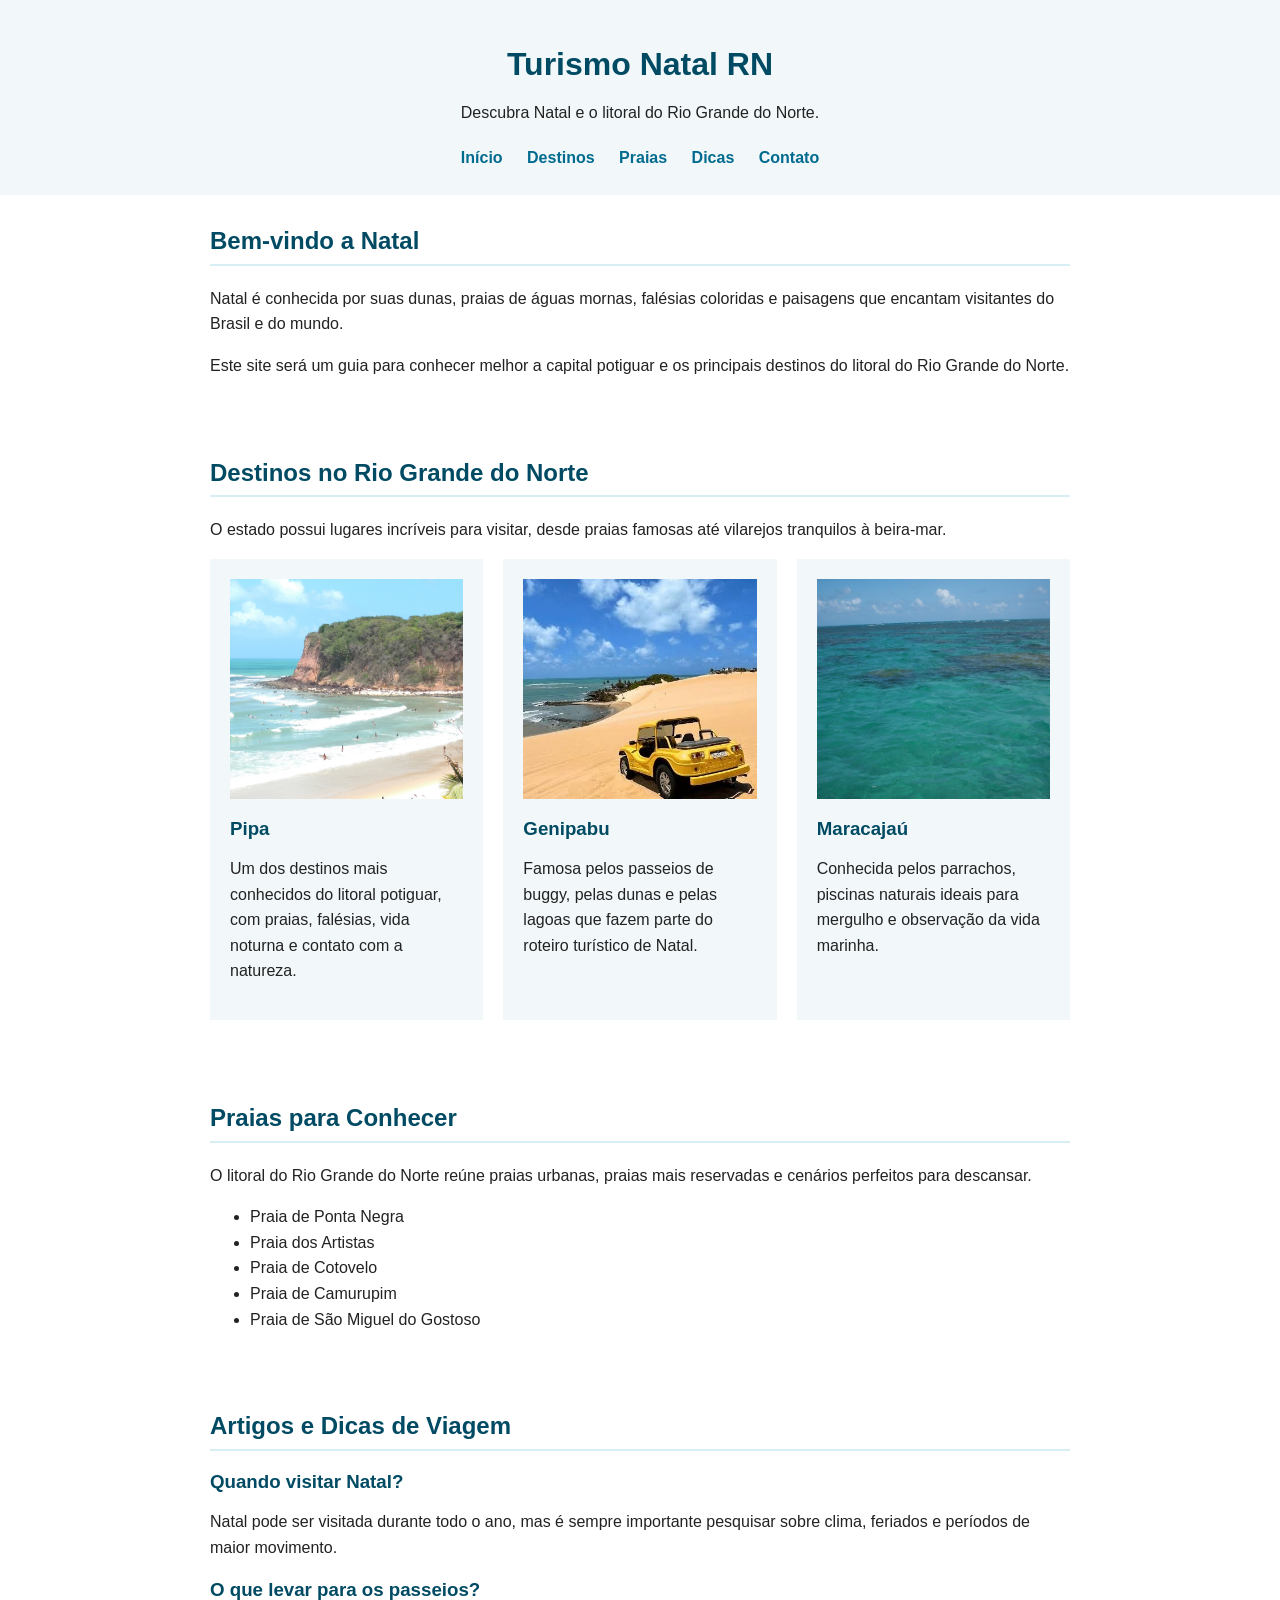
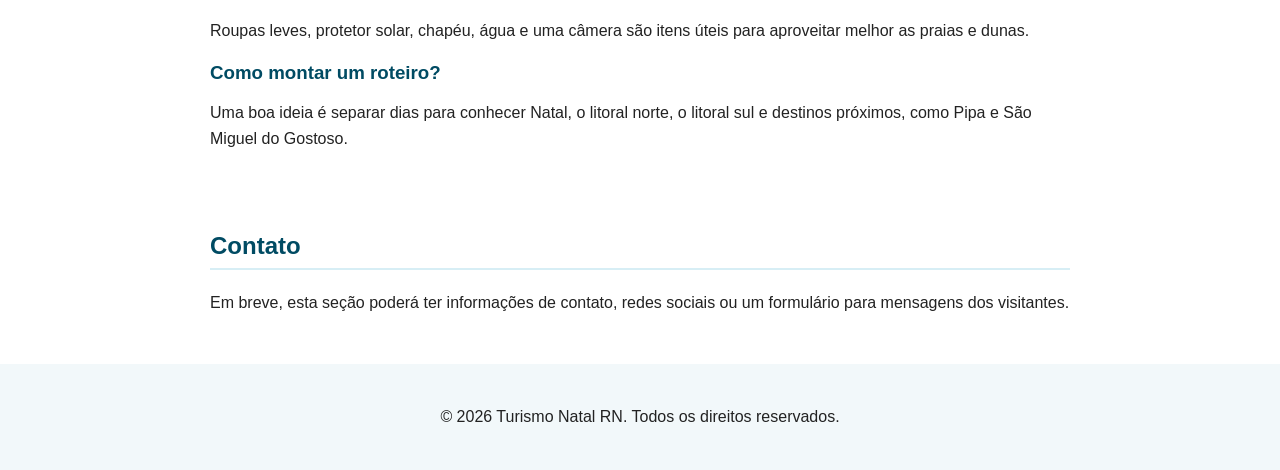
==== index.html @ ed92dafc "Adiciona cards e imagens dos destinos" ====
<!DOCTYPE html>
<html lang="pt-BR">
    <head>
        <meta charset="UTF-8">
        <meta name="viewport" content="width=device-width, initial-scale=1.0">
        <link rel="stylesheet" href="style.css">
        <title>Turismo Natal RN - Guia de Viagem</title>
    </head>
    <body>
        <!-- Cabeçalho do site -->
        <header>
            <h1>Turismo Natal RN</h1>
            <p>Descubra Natal e o litoral do Rio Grande do Norte.</p>

            <!-- Menu de navegação -->
            <nav>
                <ul>
                    <li><a href="#inicio">Início</a></li>
                    <li><a href="#destinos">Destinos</a></li>
                    <li><a href="#praias">Praias</a></li>
                    <li><a href="#dicas">Dicas</a></li>
                    <li><a href="#contato">Contato</a></li>
                </ul>
            </nav>
        </header>

        <!-- Conteúdo principal da página -->
        <main>
            <!-- Seção inicial / hero -->
            <section id="inicio">
                <h2>Bem-vindo a Natal</h2>
                <p>
                    Natal é conhecida por suas dunas, praias de águas mornas,
                    falésias coloridas e paisagens que encantam visitantes do
                    Brasil e do mundo.
                </p>
                <p>
                    Este site será um guia para conhecer melhor a capital
                    potiguar e os principais destinos do litoral do Rio Grande do
                    Norte.
                </p>
            </section>

            <!-- Seção de destinos -->
            <section id="destinos">
                <h2>Destinos no Rio Grande do Norte</h2>
                <p>
                    O estado possui lugares incríveis para visitar, desde praias
                    famosas até vilarejos tranquilos à beira-mar.
                </p>

                <div class="destinos-grid">
                    <article class="destino">
                        <img src="imagens/pipa.jpg" alt="Praia de Pipa">
                        <h3>Pipa</h3>
                        <p>
                            Um dos destinos mais conhecidos do litoral potiguar, com
                            praias, falésias, vida noturna e contato com a natureza.
                        </p>
                    </article>

                    <article class="destino">
                        <img class="imagem-genipabu" src="imagens/genipabu.jpg" alt="Dunas de Genipabu">
                        <h3>Genipabu</h3>
                        <p>
                            Famosa pelos passeios de buggy, pelas dunas e pelas
                            lagoas que fazem parte do roteiro turístico de Natal.
                        </p>
                    </article>

                    <article class="destino">
                        <img src="imagens/maracajau.jpg" alt="Parrachos de Maracajaú">
                        <h3>Maracajaú</h3>
                        <p>
                            Conhecida pelos parrachos, piscinas naturais ideais para
                            mergulho e observação da vida marinha.
                        </p>
                    </article>
                </div>
            </section>

            <!-- Seção de praias -->
            <section id="praias">
                <h2>Praias para Conhecer</h2>
                <p>
                    O litoral do Rio Grande do Norte reúne praias urbanas,
                    praias mais reservadas e cenários perfeitos para descansar.
                </p>

                <ul>
                    <li>Praia de Ponta Negra</li>
                    <li>Praia dos Artistas</li>
                    <li>Praia de Cotovelo</li>
                    <li>Praia de Camurupim</li>
                    <li>Praia de São Miguel do Gostoso</li>
                </ul>
            </section>

            <!-- Seção de artigos -->
            <section id="dicas">
                <h2>Artigos e Dicas de Viagem</h2>

                <article>
                    <h3>Quando visitar Natal?</h3>
                    <p>
                        Natal pode ser visitada durante todo o ano, mas é sempre
                        importante pesquisar sobre clima, feriados e períodos de
                        maior movimento.
                    </p>
                </article>

                <article>
                    <h3>O que levar para os passeios?</h3>
                    <p>
                        Roupas leves, protetor solar, chapéu, água e uma câmera
                        são itens úteis para aproveitar melhor as praias e dunas.
                    </p>
                </article>

                <article>
                    <h3>Como montar um roteiro?</h3>
                    <p>
                        Uma boa ideia é separar dias para conhecer Natal, o
                        litoral norte, o litoral sul e destinos próximos, como
                        Pipa e São Miguel do Gostoso.
                    </p>
                </article>
            </section>

            <!-- Seção de contato -->
            <section id="contato">
                <h2>Contato</h2>
                <p>
                    Em breve, esta seção poderá ter informações de contato,
                    redes sociais ou um formulário para mensagens dos visitantes.
                </p>
            </section>
        </main>

        <!-- Rodapé do site -->
        <footer>
            <p>&copy; 2026 Turismo Natal RN. Todos os direitos reservados.</p>
        </footer>
    </body>
</html>
---- style.css ----
/* Estilos gerais da página */
body {
  margin: 0;
  font-family: Arial, Helvetica, sans-serif;
  color: #222222;
  line-height: 1.6;
}

/* Cabeçalho e rodapé */
header,
footer {
  padding: 24px;
  text-align: center;
  background-color: #f2f8fa;
}

/* Menu de navegação */
nav ul {
  padding: 0;
  margin: 20px 0 0;
  list-style: none;
}

nav li {
  display: inline-block;
  margin: 0 10px;
}

nav a {
  color: #006b8f;
  font-weight: bold;
  text-decoration: none;
}

nav a:hover {
  text-decoration: underline;
}

/* Conteúdo principal */
main {
  max-width: 900px;
  margin: 0 auto;
}

/* Seções da página */
section {
  padding: 32px 20px;
}

/* Títulos */
h1,
h2,
h3 {
  color: #004b63;
  line-height: 1.2;
}

h1 {
  margin-bottom: 8px;
}

h2 {
  margin-top: 0;
  border-bottom: 2px solid #d7eef5;
  padding-bottom: 8px;
}

h3 {
  margin-bottom: 8px;
}

.destino {
  background-color: #f2f8fa;
  padding: 20px;
  margin-bottom: 20px;
}

.destinos-grid {
  display: grid;
  grid-template-columns: repeat(3, 1fr);
  gap: 20px;
}

.destino img {
  width: 100%;
  height: 220px;
  object-fit: cover;
  display: block;
}
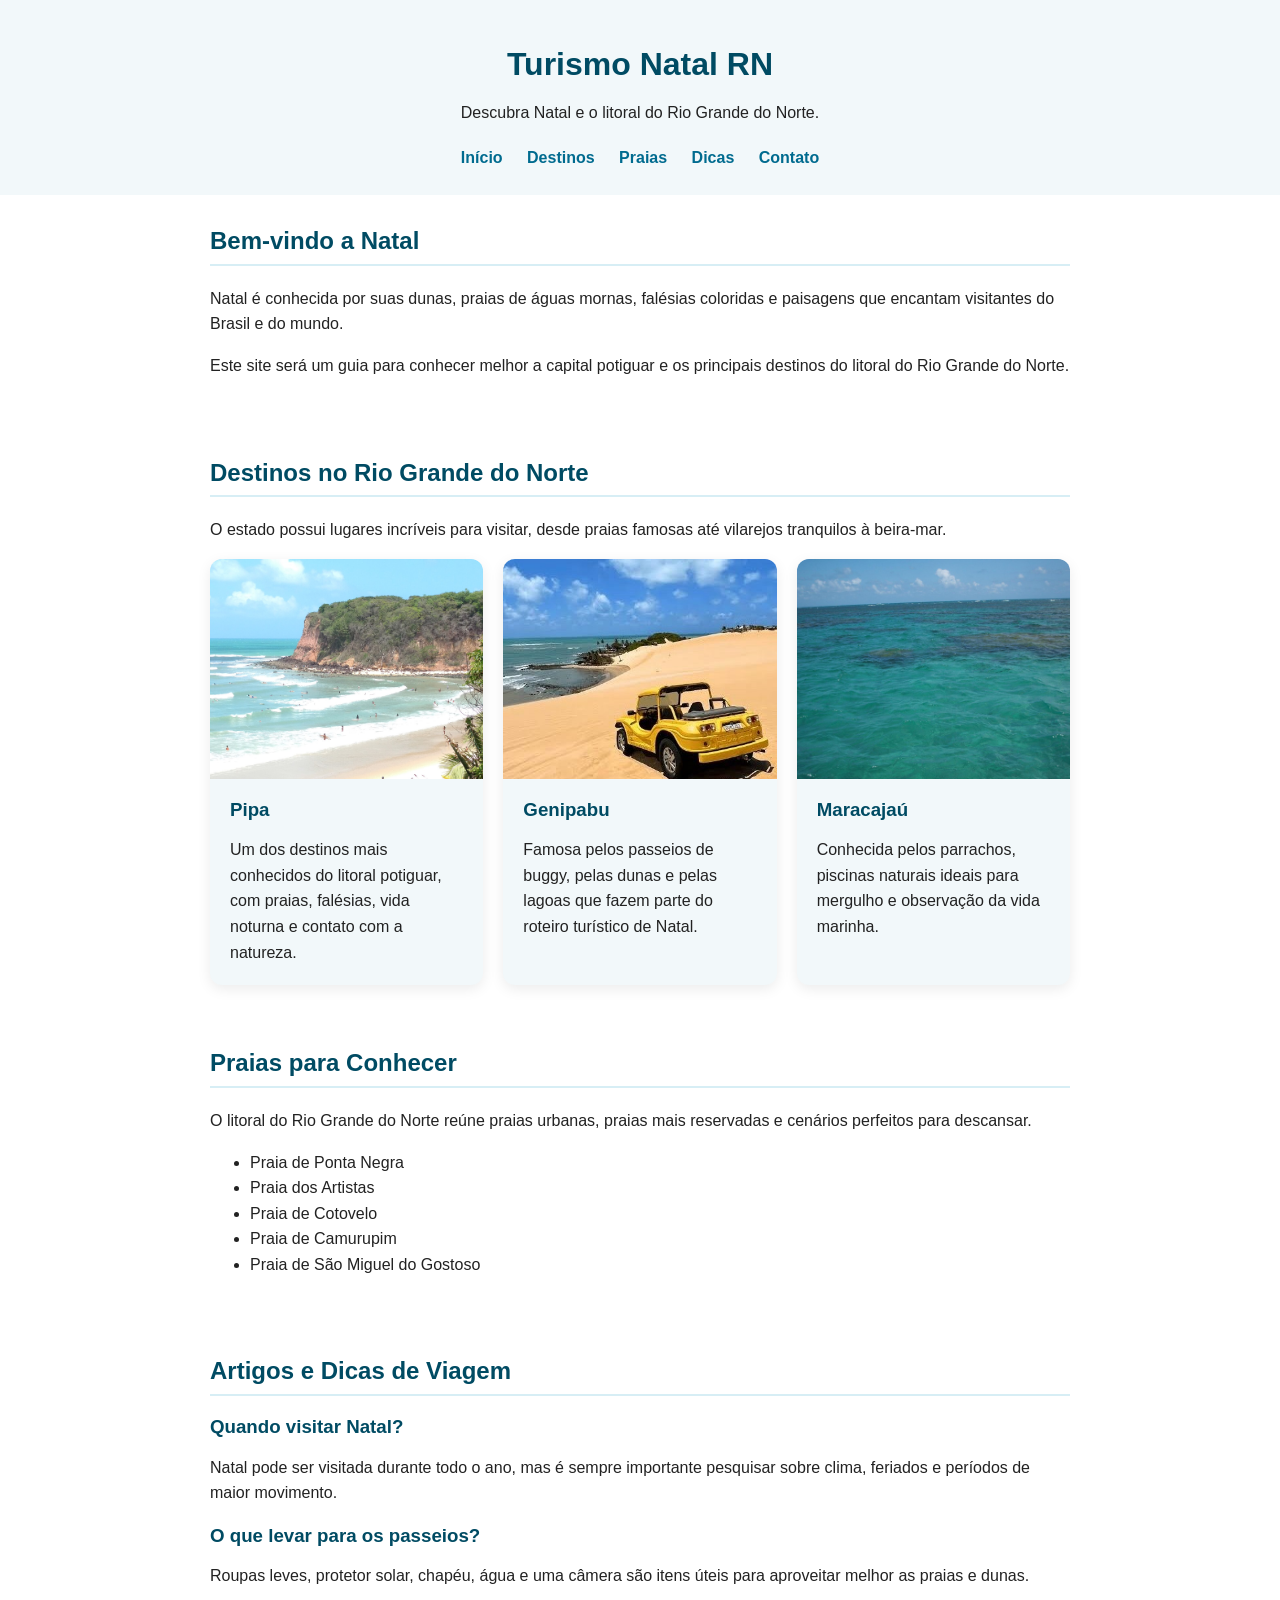
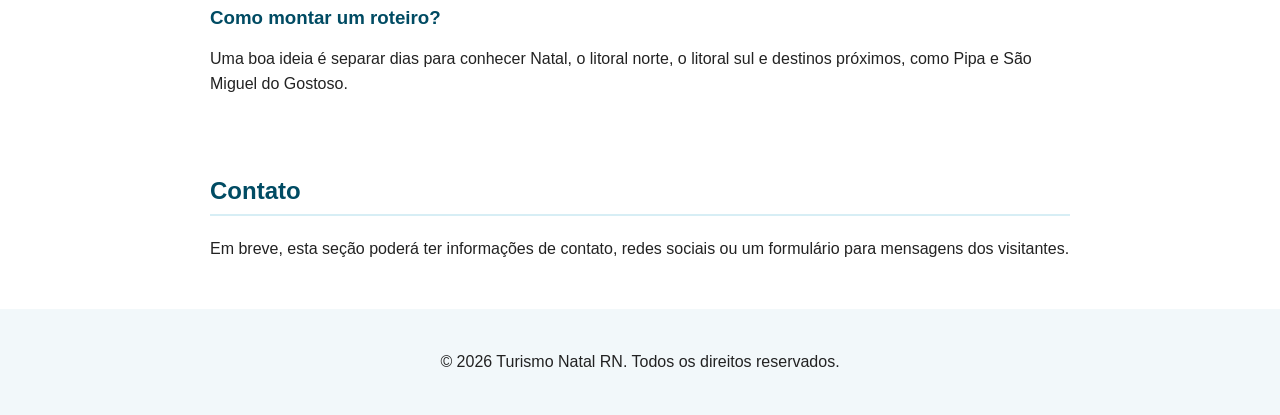
==== commit 3c33d1ec: "pagina_praia_de_pipa" ====
--- a/index.html
+++ b/index.html
@@ -50,14 +50,16 @@
                 </p>
 
                 <div class="destinos-grid">
-                    <article class="destino">
-                        <img src="imagens/pipa.jpg" alt="Praia de Pipa">
-                        <h3>Pipa</h3>
-                        <p>
-                            Um dos destinos mais conhecidos do litoral potiguar, com
-                            praias, falésias, vida noturna e contato com a natureza.
-                        </p>
-                    </article>
+                    <a class="destino-link" href="destinos/pipa.html">
+                        <article class="destino">
+                            <img src="imagens/pipa.jpg" alt="Praia de Pipa">
+                            <h3>Pipa</h3>
+                            <p>
+                                Um dos destinos mais conhecidos do litoral potiguar, com
+                                praias, falésias, vida noturna e contato com a natureza.
+                            </p>
+                        </article>
+                    </a>
 
                     <article class="destino">
                         <img class="imagem-genipabu" src="imagens/genipabu.jpg" alt="Dunas de Genipabu">
--- a/style.css
+++ b/style.css
@@ -71,8 +71,21 @@
 
 .destino {
   background-color: #f2f8fa;
-  padding: 20px;
-  margin-bottom: 20px;
+  border-radius: 12px;
+  overflow: hidden;
+  box-shadow: 0 4px 14px rgba(0, 0, 0, 0.08);
+  transition: transform 0.2s ease, box-shadow 0.2s ease;
+}
+
+.destino:hover {
+  transform: translateY(-4px);
+  box-shadow: 0 8px 20px rgba(0, 0, 0, 0.12);
+}
+
+.destino-link {
+  color: inherit;
+  text-decoration: none;
+  display: block;
 }
 
 .destinos-grid {
@@ -87,3 +100,166 @@
   object-fit: cover;
   display: block;
 }
+
+.destino h3,
+.destino p {
+  margin-left: 20px;
+  margin-right: 20px;
+}
+
+.destino h3 {
+  margin-top: 20px;
+}
+
+.destino p {
+  margin-bottom: 20px;
+}
+
+.imagem-destino {
+  width: 100%;
+  height: auto;
+  display: block;
+}
+
+/* Página individual de Pipa */
+.pipa-page {
+  background-color: #f7fbfc;
+}
+
+.pipa-hero {
+  position: relative;
+  width: 100%;
+  height: 280px;
+  padding: 0;
+  overflow: hidden;
+  text-align: left;
+  background-color: #004b63;
+}
+
+.pipa-hero::after {
+  content: "";
+  position: absolute;
+  inset: 0;
+  background: linear-gradient(rgba(0, 0, 0, 0.15), rgba(0, 0, 0, 0.58));
+}
+
+.pipa-hero img {
+  width: 100%;
+  height: 100%;
+  object-fit: cover;
+  object-position: center 55%;
+  display: block;
+}
+
+.pipa-hero-content {
+  position: absolute;
+  left: 50%;
+  bottom: 32px;
+  z-index: 1;
+  width: calc(100% - 40px);
+  max-width: 980px;
+  transform: translateX(-50%);
+  color: #ffffff;
+}
+
+.pipa-hero-content p {
+  margin: 0 0 8px;
+  font-weight: bold;
+  text-transform: uppercase;
+}
+
+.pipa-hero-content h1 {
+  margin: 0 0 8px;
+  color: #ffffff;
+  font-size: 2.8rem;
+}
+
+.pipa-hero-content span {
+  font-size: 1.05rem;
+}
+
+.pipa-main {
+  max-width: 980px;
+}
+
+.pipa-section {
+  padding: 36px 20px;
+}
+
+.pipa-introducao p {
+  max-width: 760px;
+  font-size: 1.08rem;
+}
+
+.pipa-cards-grid {
+  display: grid;
+  grid-template-columns: repeat(3, 1fr);
+  gap: 20px;
+}
+
+.pipa-cards-grid-quatro {
+  grid-template-columns: repeat(4, 1fr);
+}
+
+.pipa-card {
+  background-color: #ffffff;
+  border-radius: 12px;
+  padding: 22px;
+  box-shadow: 0 4px 14px rgba(0, 0, 0, 0.08);
+}
+
+.pipa-card h3 {
+  margin-top: 12px;
+}
+
+.pipa-card ul {
+  padding-left: 20px;
+  margin-bottom: 0;
+}
+
+.pipa-card-categoria {
+  display: inline-block;
+  padding: 6px 10px;
+  border-radius: 20px;
+  background-color: #e0f3f8;
+  color: #006b8f;
+  font-size: 0.85rem;
+  font-weight: bold;
+}
+
+.pipa-card-destaque {
+  max-width: 720px;
+}
+
+.pipa-voltar {
+  padding-top: 8px;
+}
+
+.pipa-botao-voltar {
+  display: inline-block;
+  padding: 12px 18px;
+  border-radius: 8px;
+  background-color: #006b8f;
+  color: #ffffff;
+  font-weight: bold;
+  text-decoration: none;
+}
+
+.pipa-botao-voltar:hover {
+  background-color: #004b63;
+}
+
+@media (max-width: 800px) {
+  .pipa-hero {
+    height: 220px;
+  }
+
+  .pipa-hero-content h1 {
+    font-size: 2.1rem;
+  }
+
+  .pipa-cards-grid,
+  .pipa-cards-grid-quatro {
+    grid-template-columns: 1fr;
+  }
+}
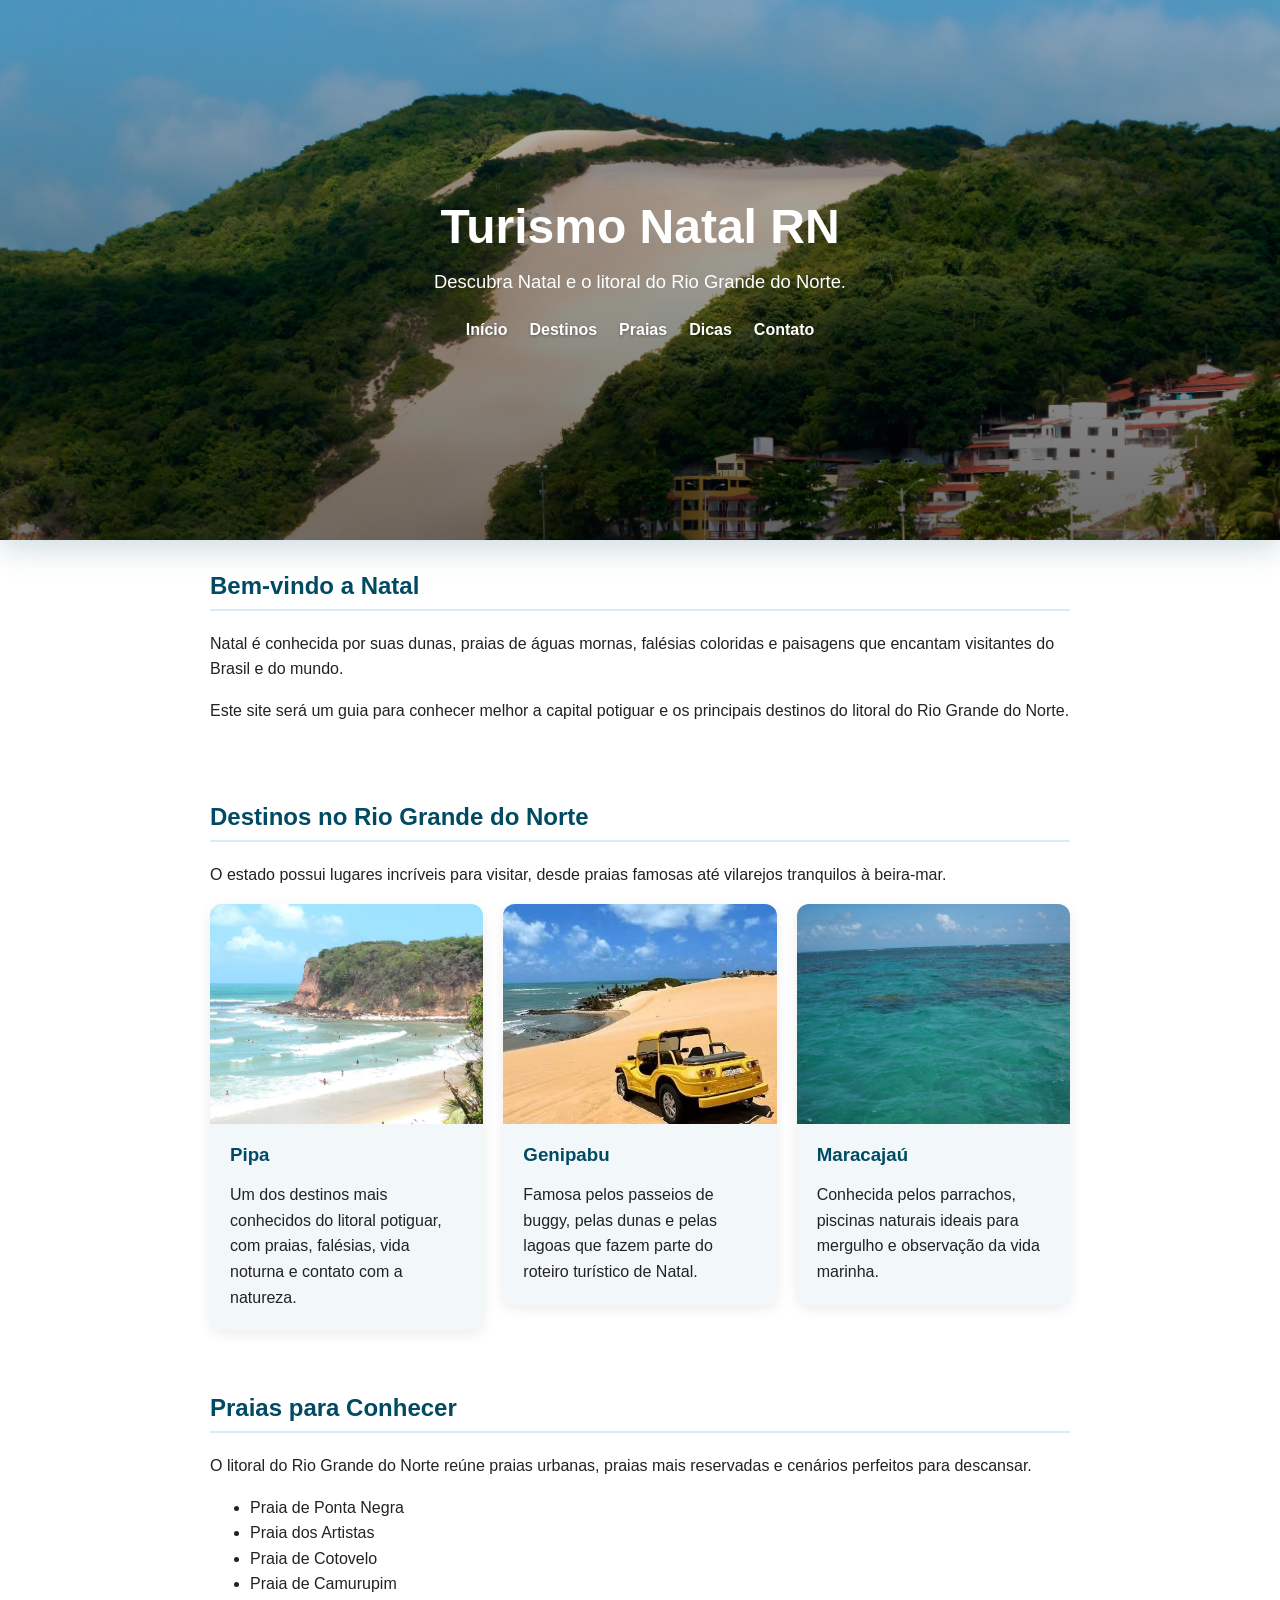
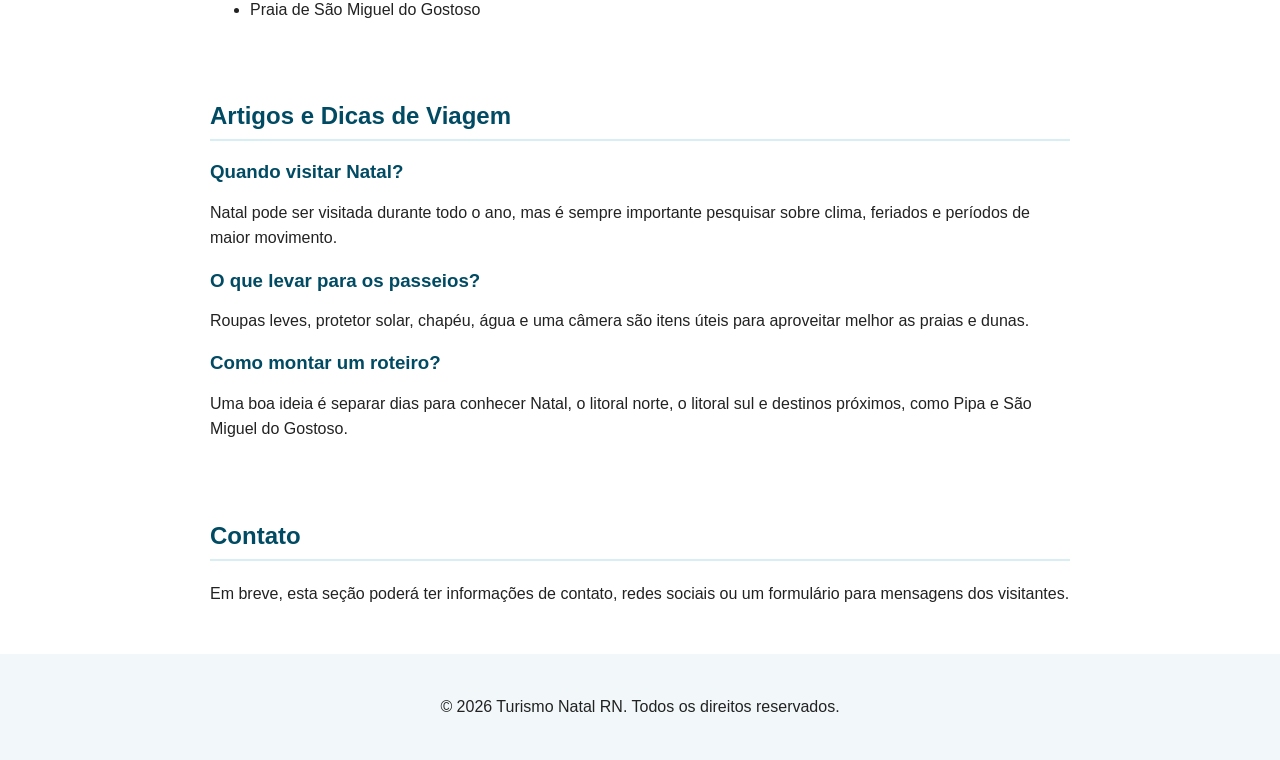
==== commit 0d9bed08: "descrição" ====
--- a/index.html
+++ b/index.html
@@ -7,8 +7,8 @@
         <title>Turismo Natal RN - Guia de Viagem</title>
     </head>
     <body>
-        <!-- Cabeçalho do site -->
-        <header>
+        <!-- Cabeçalho Hero do site -->
+        <header id="inicio" class="home-header">
             <h1>Turismo Natal RN</h1>
             <p>Descubra Natal e o litoral do Rio Grande do Norte.</p>
 
@@ -26,8 +26,8 @@
 
         <!-- Conteúdo principal da página -->
         <main>
-            <!-- Seção inicial / hero -->
-            <section id="inicio">
+            <!-- Seção inicial -->
+            <section id="boas-vindas">
                 <h2>Bem-vindo a Natal</h2>
                 <p>
                     Natal é conhecida por suas dunas, praias de águas mornas,
@@ -61,23 +61,27 @@
                         </article>
                     </a>
 
-                    <article class="destino">
-                        <img class="imagem-genipabu" src="imagens/genipabu.jpg" alt="Dunas de Genipabu">
-                        <h3>Genipabu</h3>
-                        <p>
-                            Famosa pelos passeios de buggy, pelas dunas e pelas
-                            lagoas que fazem parte do roteiro turístico de Natal.
-                        </p>
-                    </article>
+                    <a class="destino-link" href="destinos/genipabu.html">
+                        <article class="destino">
+                            <img class="imagem-genipabu" src="imagens/genipabu.jpg" alt="Dunas de Genipabu">
+                            <h3>Genipabu</h3>
+                            <p>
+                                Famosa pelos passeios de buggy, pelas dunas e pelas
+                                lagoas que fazem parte do roteiro turístico de Natal.
+                            </p>
+                        </article>
+                    </a>
 
-                    <article class="destino">
-                        <img src="imagens/maracajau.jpg" alt="Parrachos de Maracajaú">
-                        <h3>Maracajaú</h3>
-                        <p>
-                            Conhecida pelos parrachos, piscinas naturais ideais para
-                            mergulho e observação da vida marinha.
-                        </p>
-                    </article>
+                    <a class="destino-link" href="destinos/maracajau.html">
+                        <article class="destino">
+                            <img src="imagens/maracajau.jpg" alt="Parrachos de Maracajaú">
+                            <h3>Maracajaú</h3>
+                            <p>
+                                Conhecida pelos parrachos, piscinas naturais ideais para
+                                mergulho e observação da vida marinha.
+                            </p>
+                        </article>
+                    </a>
                 </div>
             </section>
 
--- a/style.css
+++ b/style.css
@@ -1,4 +1,10 @@
 /* Estilos gerais da página */
+*,
+*::before,
+*::after {
+  box-sizing: border-box;
+}
+
 body {
   margin: 0;
   font-family: Arial, Helvetica, sans-serif;
@@ -38,6 +44,7 @@
 
 /* Conteúdo principal */
 main {
+  width: 100%;
   max-width: 900px;
   margin: 0 auto;
 }
@@ -45,6 +52,59 @@
 /* Seções da página */
 section {
   padding: 32px 20px;
+}
+
+/* Cabeçalho Hero da página inicial */
+.home-header {
+  min-height: 540px;
+  padding: 72px 24px;
+  display: flex;
+  flex-direction: column;
+  align-items: center;
+  justify-content: center;
+  overflow: hidden;
+  text-align: center;
+  background-image: linear-gradient(rgba(0, 0, 0, 0.22), rgba(0, 0, 0, 0.56)), url("imagens/Morro_do_Careca2.jpg");
+  background-size: cover;
+  background-position: center center;
+  box-shadow: 0 10px 28px rgba(0, 75, 99, 0.18);
+}
+
+.home-header h1,
+.home-header p {
+  color: #ffffff;
+}
+
+.home-header h1 {
+  margin: 0 0 12px;
+  font-size: 3rem;
+}
+
+.home-header p {
+  margin: 0;
+  font-size: 1.15rem;
+}
+
+.home-header nav ul {
+  display: flex;
+  flex-wrap: wrap;
+  justify-content: center;
+  gap: 12px 22px;
+}
+
+.home-header nav li {
+  margin: 0;
+}
+
+.home-header nav a {
+  color: #ffffff;
+  font-weight: bold;
+  text-shadow: 0 1px 3px rgba(0, 0, 0, 0.35);
+}
+
+.home-header nav a:hover {
+  color: #d7eef5;
+  text-decoration: none;
 }
 
 /* Títulos */
@@ -90,7 +150,7 @@
 
 .destinos-grid {
   display: grid;
-  grid-template-columns: repeat(3, 1fr);
+  grid-template-columns: repeat(3, minmax(0, 1fr));
   gap: 20px;
 }
 
@@ -124,142 +184,350 @@
 /* Página individual de Pipa */
 .pipa-page {
   background-color: #f7fbfc;
+  overflow-x: hidden;
+}
+
+.pipa-page * {
+  box-sizing: border-box;
 }
 
 .pipa-hero {
   position: relative;
-  width: 100%;
-  height: 280px;
+  width: calc(100% - 40px);
+  max-width: 1080px;
+  height: 270px;
+  margin: 24px auto 0;
   padding: 0;
   overflow: hidden;
-  text-align: left;
+  text-align: center;
   background-color: #004b63;
+  border-radius: 14px;
+  box-shadow: 0 10px 28px rgba(0, 75, 99, 0.18);
 }
 
 .pipa-hero::after {
   content: "";
   position: absolute;
   inset: 0;
-  background: linear-gradient(rgba(0, 0, 0, 0.15), rgba(0, 0, 0, 0.58));
+  background: linear-gradient(rgba(0, 0, 0, 0.18), rgba(0, 0, 0, 0.62));
 }
 
 .pipa-hero img {
   width: 100%;
   height: 100%;
   object-fit: cover;
-  object-position: center 55%;
+  object-position: center 58%;
   display: block;
+}
+
+.genipabu-hero img {
+  object-position: center 52%;
 }
 
 .pipa-hero-content {
   position: absolute;
   left: 50%;
-  bottom: 32px;
+  top: 50%;
   z-index: 1;
   width: calc(100% - 40px);
-  max-width: 980px;
-  transform: translateX(-50%);
-  color: #ffffff;
-}
-
-.pipa-hero-content p {
+  max-width: 760px;
+  transform: translate(-50%, -50%);
+  color: #ffffff;
+}
+
+.pipa-eyebrow,
+.pipa-section-label {
   margin: 0 0 8px;
+  color: #006b8f;
+  font-size: 0.82rem;
   font-weight: bold;
+  letter-spacing: 0;
   text-transform: uppercase;
 }
 
+.pipa-eyebrow {
+  color: #ffffff;
+}
+
 .pipa-hero-content h1 {
-  margin: 0 0 8px;
-  color: #ffffff;
-  font-size: 2.8rem;
-}
-
-.pipa-hero-content span {
+  margin: 0 0 10px;
+  color: #ffffff;
+  font-size: 2.7rem;
+}
+
+.pipa-hero-subtitle {
+  max-width: 680px;
+  margin: 0 auto;
   font-size: 1.05rem;
 }
 
 .pipa-main {
-  max-width: 980px;
+  width: calc(100% - 40px);
+  max-width: 1080px;
+  margin: 0 auto;
 }
 
 .pipa-section {
-  padding: 36px 20px;
-}
-
-.pipa-introducao p {
-  max-width: 760px;
-  font-size: 1.08rem;
-}
-
-.pipa-cards-grid {
+  padding: 30px 0;
+}
+
+.pipa-section + .pipa-section {
+  padding-top: 16px;
+}
+
+.pipa-section h2 {
+  margin-bottom: 20px;
+}
+
+.pipa-intro {
   display: grid;
-  grid-template-columns: repeat(3, 1fr);
-  gap: 20px;
-}
-
-.pipa-cards-grid-quatro {
-  grid-template-columns: repeat(4, 1fr);
+  grid-template-columns: minmax(220px, 0.7fr) minmax(0, 1.3fr);
+  gap: 24px;
+  margin-top: 8px;
+  padding: 28px;
+  background-color: #ffffff;
+  border-left: 5px solid #006b8f;
+  border-radius: 12px;
+  box-shadow: 0 4px 14px rgba(0, 0, 0, 0.06);
+}
+
+.pipa-intro p {
+  margin: 0;
+  font-size: 1.06rem;
+}
+
+.pipa-grid {
+  display: grid;
+  gap: 18px;
+}
+
+.pipa-grid-2 {
+  grid-template-columns: repeat(2, minmax(0, 1fr));
+}
+
+.pipa-grid-3 {
+  grid-template-columns: repeat(3, minmax(0, 1fr));
 }
 
 .pipa-card {
   background-color: #ffffff;
+  border: 1px solid #e3f0f3;
   border-radius: 12px;
-  padding: 22px;
-  box-shadow: 0 4px 14px rgba(0, 0, 0, 0.08);
+  padding: 20px;
+  box-shadow: 0 4px 14px rgba(0, 0, 0, 0.07);
+}
+
+.pipa-card-compacto {
+  min-height: 150px;
 }
 
 .pipa-card h3 {
-  margin-top: 12px;
-}
-
-.pipa-card ul {
-  padding-left: 20px;
+  margin-top: 8px;
+}
+
+.pipa-card p {
+  margin-bottom: 12px;
+}
+
+.pipa-card p:last-child {
   margin-bottom: 0;
 }
 
-.pipa-card-categoria {
+.pipa-tag {
   display: inline-block;
   padding: 6px 10px;
-  border-radius: 20px;
+  border-radius: 999px;
   background-color: #e0f3f8;
   color: #006b8f;
   font-size: 0.85rem;
   font-weight: bold;
 }
 
-.pipa-card-destaque {
-  max-width: 720px;
+.pipa-gps {
+  display: inline-block;
+  margin: 8px 0 4px;
+  padding: 5px 8px;
+  border-radius: 6px;
+  background-color: #f2f8fa;
+  color: #004b63;
+  font-size: 0.92rem;
+  line-height: 1.35;
+}
+
+.pipa-mapa-btn {
+  display: inline-block;
+  margin-top: 2px;
+  padding: 9px 13px;
+  border-radius: 8px;
+  background-color: #006b8f;
+  color: #ffffff;
+  font-size: 0.92rem;
+  font-weight: bold;
+  text-decoration: none;
+  transition: background-color 0.2s ease, transform 0.2s ease;
+}
+
+.pipa-mapa-btn:hover {
+  background-color: #004b63;
+  transform: translateY(-2px);
+}
+
+.pipa-noite-card,
+.pipa-alerta {
+  border-left: 5px solid #006b8f;
+  background-color: #f2f8fa;
+}
+
+.pipa-noite-card h2,
+.pipa-alerta h2 {
+  margin-top: 0;
+}
+
+.pipa-alerta {
+  padding: 24px;
+  border-radius: 12px;
+  box-shadow: 0 4px 14px rgba(0, 0, 0, 0.07);
+}
+
+.pipa-dicas {
+  display: grid;
+  grid-template-columns: repeat(5, minmax(0, 1fr));
+  gap: 14px;
+}
+
+.pipa-dicas article {
+  padding: 18px;
+  background-color: #ffffff;
+  border: 1px solid #e3f0f3;
+  border-radius: 12px;
+  box-shadow: 0 4px 14px rgba(0, 0, 0, 0.06);
+}
+
+.pipa-dicas h3 {
+  margin-top: 0;
+}
+
+.pipa-dicas p {
+  margin-bottom: 0;
 }
 
 .pipa-voltar {
-  padding-top: 8px;
+  padding-top: 10px;
+  text-align: center;
 }
 
 .pipa-botao-voltar {
   display: inline-block;
-  padding: 12px 18px;
+  padding: 13px 20px;
   border-radius: 8px;
   background-color: #006b8f;
   color: #ffffff;
   font-weight: bold;
   text-decoration: none;
+  transition: background-color 0.2s ease, transform 0.2s ease;
 }
 
 .pipa-botao-voltar:hover {
   background-color: #004b63;
-}
-
-@media (max-width: 800px) {
+  transform: translateY(-2px);
+}
+
+@media (max-width: 900px) {
+  .destinos-grid {
+    grid-template-columns: repeat(2, minmax(0, 1fr));
+  }
+
+  .pipa-grid-3,
+  .pipa-dicas {
+    grid-template-columns: repeat(2, minmax(0, 1fr));
+  }
+
+  .pipa-intro {
+    grid-template-columns: 1fr;
+  }
+}
+
+@media (max-width: 650px) {
+  .home-header {
+    min-height: 360px;
+    padding: 44px 18px;
+    background-position: center center;
+  }
+
+  .home-header h1 {
+    font-size: 2.2rem;
+  }
+
+  .home-header p {
+    font-size: 0.95rem;
+  }
+
+  .home-header nav ul {
+    gap: 8px 14px;
+  }
+
+  section {
+    padding: 28px 18px;
+  }
+
+  .destinos-grid {
+    grid-template-columns: 1fr;
+    gap: 22px;
+  }
+
+  .destino img {
+    height: 190px;
+  }
+
   .pipa-hero {
+    width: calc(100% - 24px);
     height: 220px;
+    margin-top: 12px;
+    border-radius: 10px;
+  }
+
+  .pipa-hero-content {
+    width: calc(100% - 28px);
   }
 
   .pipa-hero-content h1 {
-    font-size: 2.1rem;
-  }
-
-  .pipa-cards-grid,
-  .pipa-cards-grid-quatro {
+    font-size: 2rem;
+  }
+
+  .pipa-hero-subtitle {
+    font-size: 0.95rem;
+  }
+
+  .genipabu-hero img {
+    object-position: 70% center;
+  }
+
+  .pipa-main {
+    width: calc(100% - 24px);
+  }
+
+  .pipa-section {
+    padding: 24px 0;
+  }
+
+  .pipa-grid-2,
+  .pipa-grid-3,
+  .pipa-dicas {
     grid-template-columns: 1fr;
   }
-}
+
+  .pipa-intro,
+  .pipa-alerta {
+    padding: 22px;
+  }
+
+  .pipa-botao-voltar {
+    width: 100%;
+    text-align: center;
+  }
+
+  .pipa-mapa-btn {
+    width: 100%;
+    text-align: center;
+  }
+}
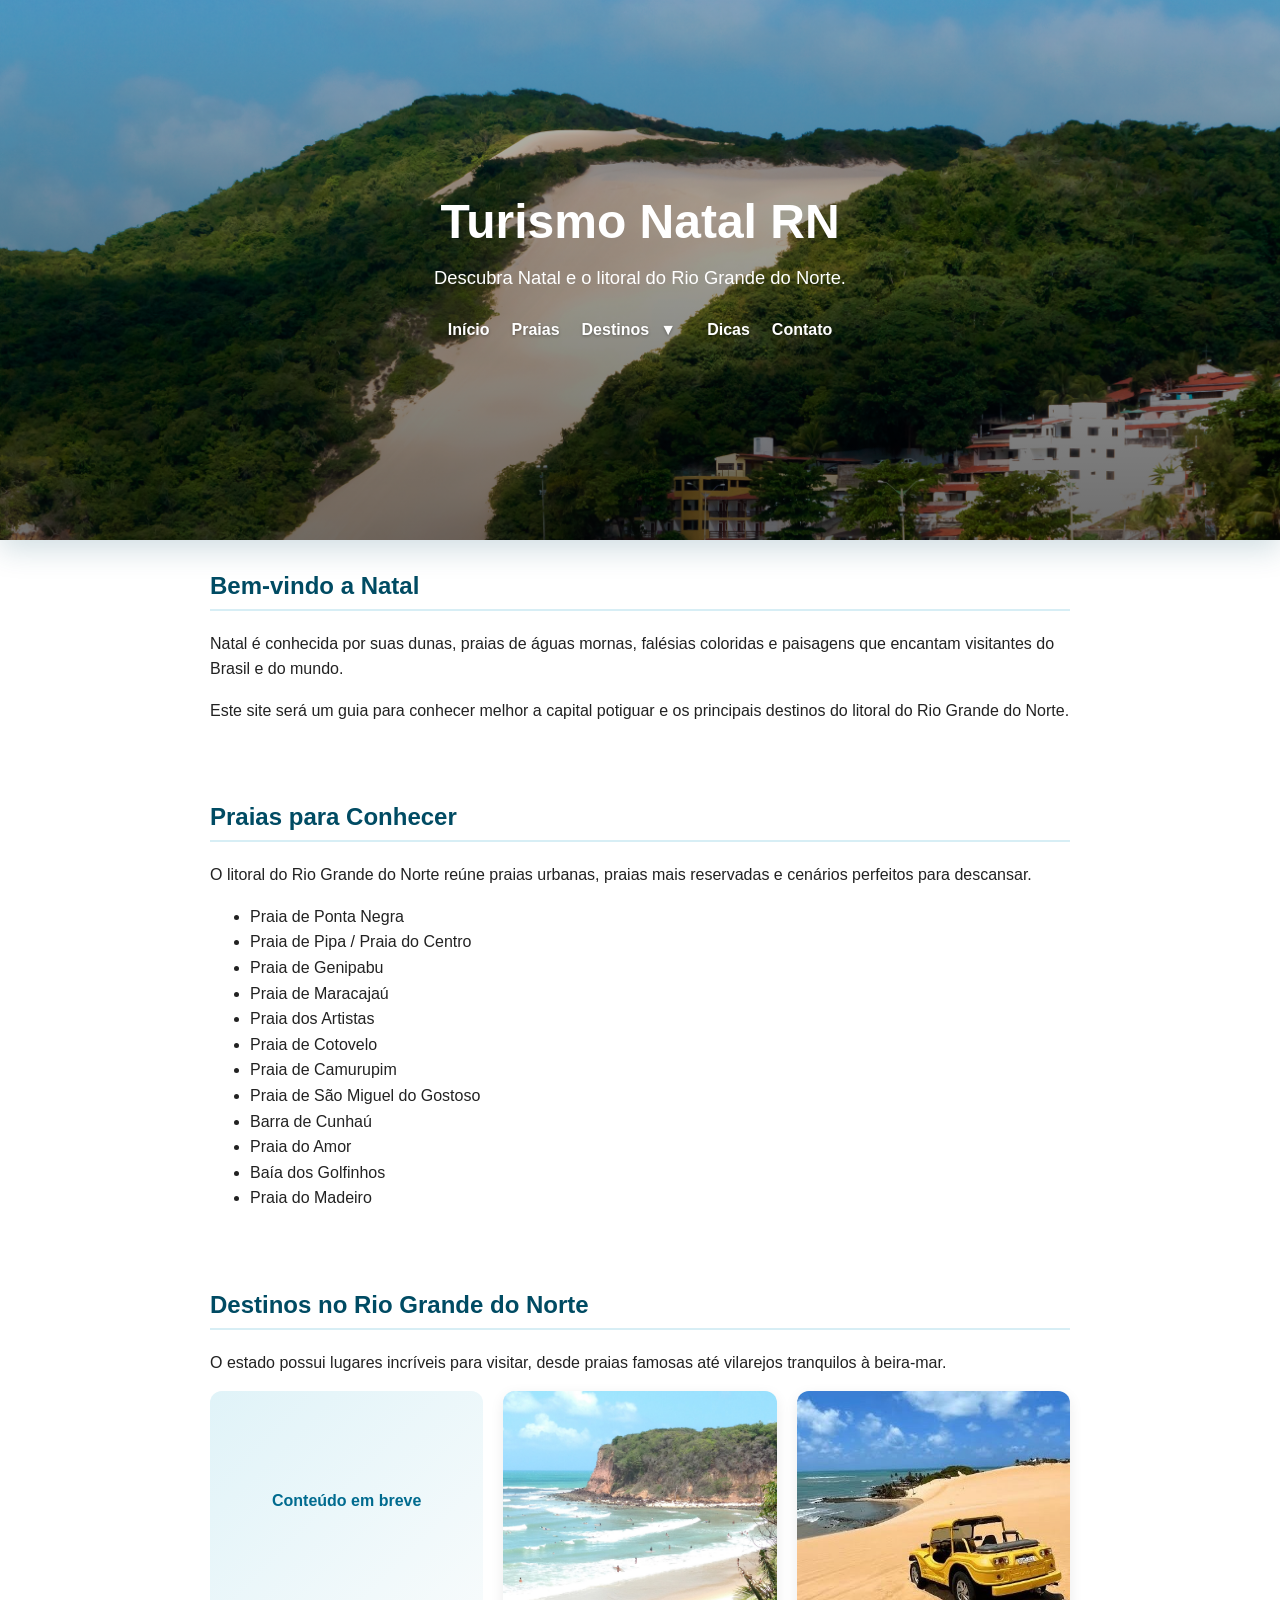
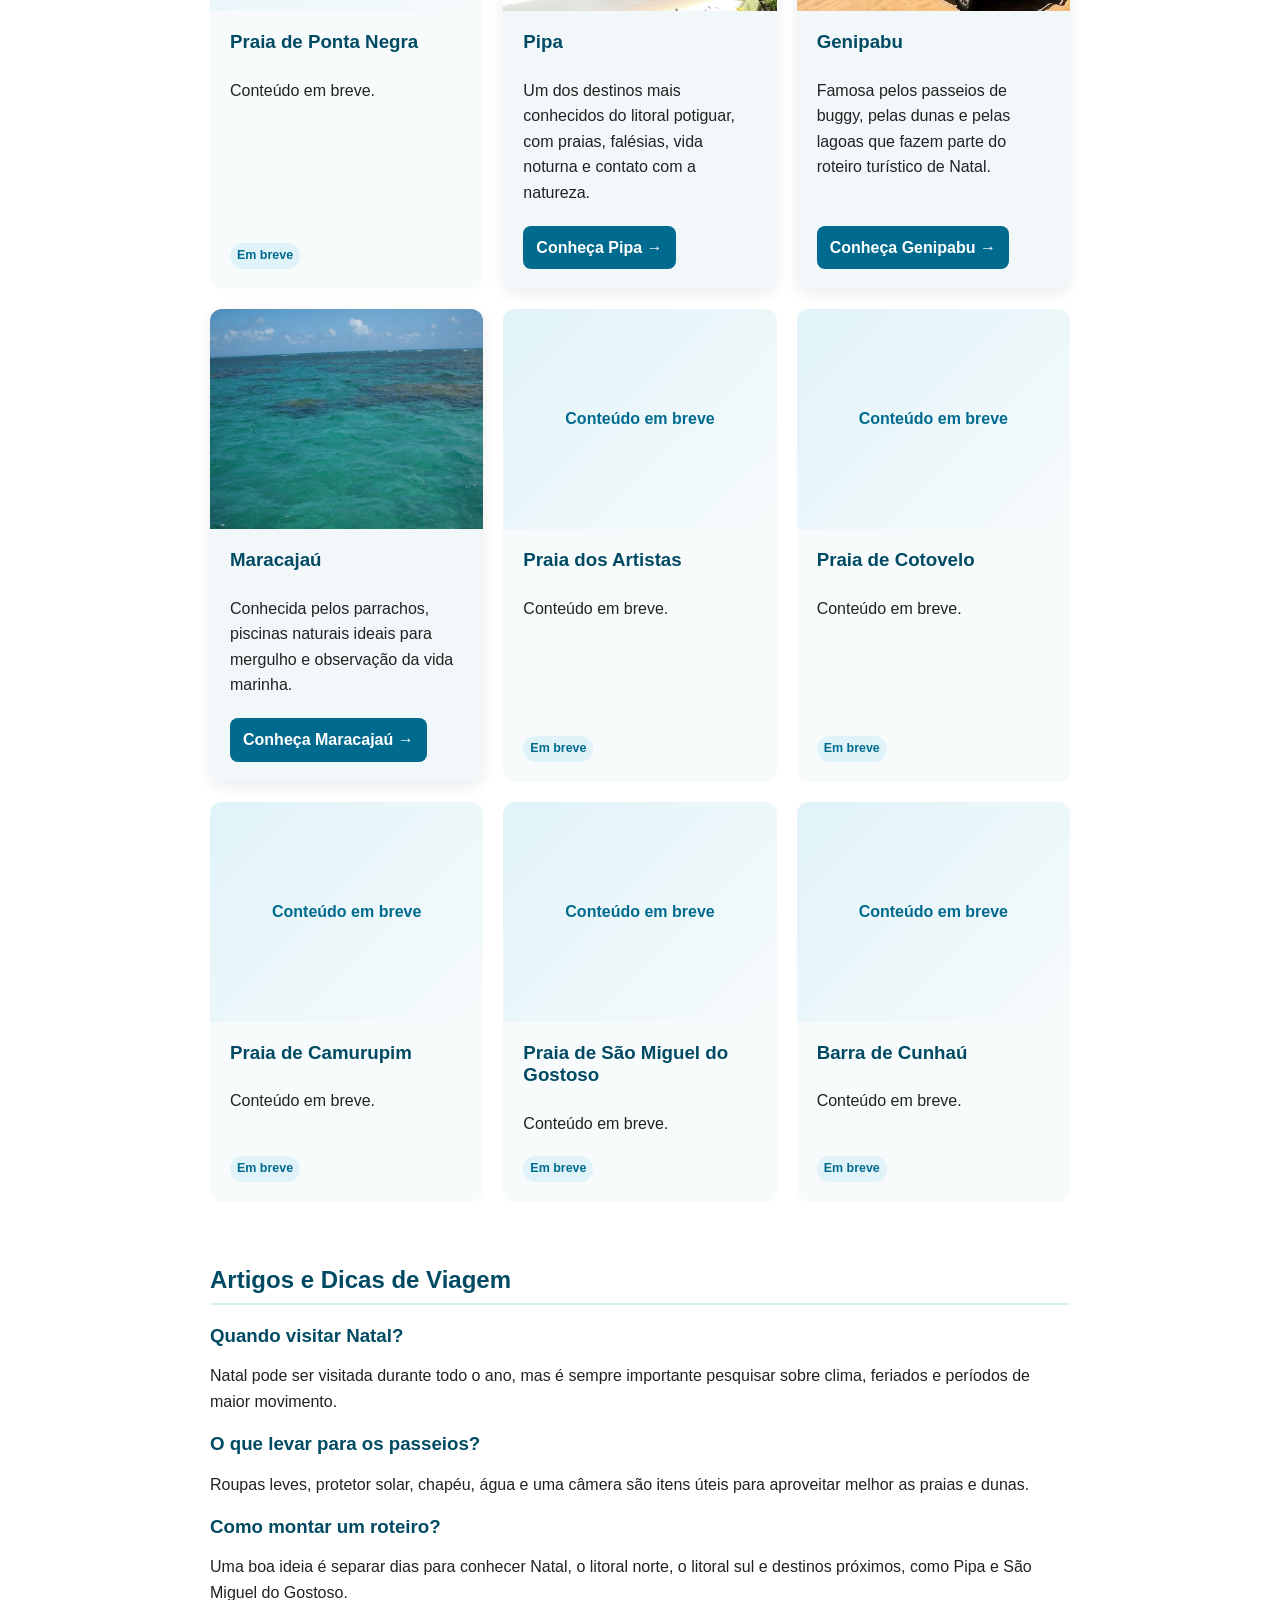
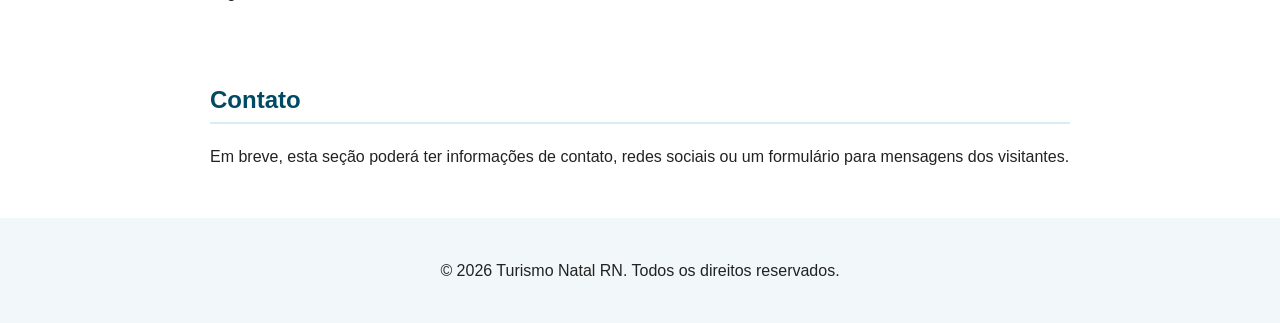
==== commit 1bf0cf8e: "atualizacao 04.10.26 2" ====
--- a/index.html
+++ b/index.html
@@ -4,6 +4,7 @@
         <meta charset="UTF-8">
         <meta name="viewport" content="width=device-width, initial-scale=1.0">
         <link rel="stylesheet" href="style.css">
+        <script src="script.js" defer></script>
         <title>Turismo Natal RN - Guia de Viagem</title>
     </head>
     <body>
@@ -13,11 +14,43 @@
             <p>Descubra Natal e o litoral do Rio Grande do Norte.</p>
 
             <!-- Menu de navegação -->
-            <nav>
-                <ul>
+            <nav aria-label="Menu principal">
+                <ul class="menu-principal">
                     <li><a href="#inicio">Início</a></li>
-                    <li><a href="#destinos">Destinos</a></li>
                     <li><a href="#praias">Praias</a></li>
+                    <li class="nav-dropdown">
+                        <div class="nav-dropdown-topo">
+                            <a href="#destinos">Destinos</a>
+                            <button class="nav-dropdown-toggle" type="button" aria-expanded="false" aria-haspopup="true" aria-controls="submenu-destinos">
+                                <span aria-hidden="true">▼</span>
+                                <span class="sr-only">Abrir menu de destinos</span>
+                            </button>
+                        </div>
+
+                        <ul class="submenu-destinos" id="submenu-destinos">
+                            <li>
+                                <span class="submenu-em-breve">Praia de Ponta Negra <span>Em breve</span></span>
+                            </li>
+                            <li><a href="destinos/pipa.html">Praia de Pipa</a></li>
+                            <li><a href="destinos/genipabu.html">Praia de Genipabu</a></li>
+                            <li><a href="destinos/maracajau.html">Praia de Maracajaú</a></li>
+                            <li>
+                                <span class="submenu-em-breve">Praia dos Artistas <span>Em breve</span></span>
+                            </li>
+                            <li>
+                                <span class="submenu-em-breve">Praia de Cotovelo <span>Em breve</span></span>
+                            </li>
+                            <li>
+                                <span class="submenu-em-breve">Praia de Camurupim <span>Em breve</span></span>
+                            </li>
+                            <li>
+                                <span class="submenu-em-breve">Praia de São Miguel do Gostoso <span>Em breve</span></span>
+                            </li>
+                            <li>
+                                <span class="submenu-em-breve">Barra de Cunhaú <span>Em breve</span></span>
+                            </li>
+                        </ul>
+                    </li>
                     <li><a href="#dicas">Dicas</a></li>
                     <li><a href="#contato">Contato</a></li>
                 </ul>
@@ -41,6 +74,30 @@
                 </p>
             </section>
 
+            <!-- Seção de praias -->
+            <section id="praias">
+                <h2>Praias para Conhecer</h2>
+                <p>
+                    O litoral do Rio Grande do Norte reúne praias urbanas,
+                    praias mais reservadas e cenários perfeitos para descansar.
+                </p>
+
+                <ul>
+                    <li>Praia de Ponta Negra</li>
+                    <li>Praia de Pipa / Praia do Centro</li>
+                    <li>Praia de Genipabu</li>
+                    <li>Praia de Maracajaú</li>
+                    <li>Praia dos Artistas</li>
+                    <li>Praia de Cotovelo</li>
+                    <li>Praia de Camurupim</li>
+                    <li>Praia de São Miguel do Gostoso</li>
+                    <li>Barra de Cunhaú</li>
+                    <li>Praia do Amor</li>
+                    <li>Baía dos Golfinhos</li>
+                    <li>Praia do Madeiro</li>
+                </ul>
+            </section>
+
             <!-- Seção de destinos -->
             <section id="destinos">
                 <h2>Destinos no Rio Grande do Norte</h2>
@@ -50,6 +107,15 @@
                 </p>
 
                 <div class="destinos-grid">
+                    <article class="destino destino-em-breve">
+                        <div class="destino-placeholder">
+                            <span>Conteúdo em breve</span>
+                        </div>
+                        <h3>Praia de Ponta Negra</h3>
+                        <p>Conteúdo em breve.</p>
+                        <span class="destino-status">Em breve</span>
+                    </article>
+
                     <a class="destino-link" href="destinos/pipa.html">
                         <article class="destino">
                             <img src="imagens/pipa.jpg" alt="Praia de Pipa">
@@ -58,6 +124,7 @@
                                 Um dos destinos mais conhecidos do litoral potiguar, com
                                 praias, falésias, vida noturna e contato com a natureza.
                             </p>
+                            <span class="destino-cta">Conheça Pipa →</span>
                         </article>
                     </a>
 
@@ -69,6 +136,7 @@
                                 Famosa pelos passeios de buggy, pelas dunas e pelas
                                 lagoas que fazem parte do roteiro turístico de Natal.
                             </p>
+                            <span class="destino-cta">Conheça Genipabu →</span>
                         </article>
                     </a>
 
@@ -80,26 +148,55 @@
                                 Conhecida pelos parrachos, piscinas naturais ideais para
                                 mergulho e observação da vida marinha.
                             </p>
+                            <span class="destino-cta">Conheça Maracajaú →</span>
                         </article>
                     </a>
+
+                    <article class="destino destino-em-breve">
+                        <div class="destino-placeholder">
+                            <span>Conteúdo em breve</span>
+                        </div>
+                        <h3>Praia dos Artistas</h3>
+                        <p>Conteúdo em breve.</p>
+                        <span class="destino-status">Em breve</span>
+                    </article>
+
+                    <article class="destino destino-em-breve">
+                        <div class="destino-placeholder">
+                            <span>Conteúdo em breve</span>
+                        </div>
+                        <h3>Praia de Cotovelo</h3>
+                        <p>Conteúdo em breve.</p>
+                        <span class="destino-status">Em breve</span>
+                    </article>
+
+                    <article class="destino destino-em-breve">
+                        <div class="destino-placeholder">
+                            <span>Conteúdo em breve</span>
+                        </div>
+                        <h3>Praia de Camurupim</h3>
+                        <p>Conteúdo em breve.</p>
+                        <span class="destino-status">Em breve</span>
+                    </article>
+
+                    <article class="destino destino-em-breve">
+                        <div class="destino-placeholder">
+                            <span>Conteúdo em breve</span>
+                        </div>
+                        <h3>Praia de São Miguel do Gostoso</h3>
+                        <p>Conteúdo em breve.</p>
+                        <span class="destino-status">Em breve</span>
+                    </article>
+
+                    <article class="destino destino-em-breve">
+                        <div class="destino-placeholder">
+                            <span>Conteúdo em breve</span>
+                        </div>
+                        <h3>Barra de Cunhaú</h3>
+                        <p>Conteúdo em breve.</p>
+                        <span class="destino-status">Em breve</span>
+                    </article>
                 </div>
-            </section>
-
-            <!-- Seção de praias -->
-            <section id="praias">
-                <h2>Praias para Conhecer</h2>
-                <p>
-                    O litoral do Rio Grande do Norte reúne praias urbanas,
-                    praias mais reservadas e cenários perfeitos para descansar.
-                </p>
-
-                <ul>
-                    <li>Praia de Ponta Negra</li>
-                    <li>Praia dos Artistas</li>
-                    <li>Praia de Cotovelo</li>
-                    <li>Praia de Camurupim</li>
-                    <li>Praia de São Miguel do Gostoso</li>
-                </ul>
             </section>
 
             <!-- Seção de artigos -->
--- a/style.css
+++ b/style.css
@@ -42,6 +42,18 @@
   text-decoration: underline;
 }
 
+.sr-only {
+  position: absolute;
+  width: 1px;
+  height: 1px;
+  padding: 0;
+  margin: -1px;
+  overflow: hidden;
+  clip: rect(0, 0, 0, 0);
+  white-space: nowrap;
+  border: 0;
+}
+
 /* Conteúdo principal */
 main {
   width: 100%;
@@ -56,13 +68,15 @@
 
 /* Cabeçalho Hero da página inicial */
 .home-header {
+  position: relative;
+  z-index: 2;
   min-height: 540px;
   padding: 72px 24px;
   display: flex;
   flex-direction: column;
   align-items: center;
   justify-content: center;
-  overflow: hidden;
+  overflow: visible;
   text-align: center;
   background-image: linear-gradient(rgba(0, 0, 0, 0.22), rgba(0, 0, 0, 0.56)), url("imagens/Morro_do_Careca2.jpg");
   background-size: cover;
@@ -85,26 +99,137 @@
   font-size: 1.15rem;
 }
 
-.home-header nav ul {
+.home-header nav {
+  position: relative;
+}
+
+.home-header .menu-principal {
   display: flex;
   flex-wrap: wrap;
+  align-items: center;
   justify-content: center;
   gap: 12px 22px;
 }
 
-.home-header nav li {
+.home-header .menu-principal > li {
   margin: 0;
 }
 
-.home-header nav a {
+.home-header nav a,
+.nav-dropdown-toggle {
   color: #ffffff;
   font-weight: bold;
   text-shadow: 0 1px 3px rgba(0, 0, 0, 0.35);
 }
 
-.home-header nav a:hover {
+.home-header nav a:hover,
+.nav-dropdown-toggle:hover {
   color: #d7eef5;
   text-decoration: none;
+}
+
+.nav-dropdown {
+  position: relative;
+}
+
+.nav-dropdown::after {
+  content: "";
+  position: absolute;
+  top: 100%;
+  left: 0;
+  right: 0;
+  height: 12px;
+}
+
+.nav-dropdown-topo {
+  display: flex;
+  align-items: center;
+  justify-content: center;
+  gap: 2px;
+}
+
+.nav-dropdown-toggle {
+  min-width: 34px;
+  min-height: 34px;
+  padding: 4px;
+  border: 0;
+  background: transparent;
+  cursor: pointer;
+  font: inherit;
+}
+
+.submenu-destinos {
+  position: absolute;
+  top: calc(100% + 8px);
+  left: 50%;
+  z-index: 10;
+  width: min(330px, calc(100vw - 32px));
+  padding: 10px;
+  margin: 0;
+  list-style: none;
+  text-align: left;
+  background-color: #ffffff;
+  border: 1px solid #d7eef5;
+  border-radius: 10px;
+  box-shadow: 0 12px 28px rgba(0, 75, 99, 0.18);
+  opacity: 0;
+  visibility: hidden;
+  pointer-events: none;
+  transform: translateX(-50%) translateY(-6px);
+  transition: opacity 0.18s ease, transform 0.18s ease, visibility 0.18s ease;
+}
+
+.nav-dropdown:hover .submenu-destinos,
+.nav-dropdown:focus-within .submenu-destinos,
+.nav-dropdown.is-open .submenu-destinos {
+  opacity: 1;
+  visibility: visible;
+  pointer-events: auto;
+  transform: translateX(-50%) translateY(0);
+}
+
+.submenu-destinos li {
+  display: block;
+  margin: 0;
+}
+
+.submenu-destinos a,
+.submenu-em-breve {
+  display: flex;
+  flex-wrap: wrap;
+  align-items: center;
+  justify-content: space-between;
+  gap: 12px;
+  min-height: 42px;
+  padding: 9px 10px;
+  border-radius: 8px;
+  color: #004b63;
+  font-size: 0.95rem;
+  font-weight: bold;
+  text-decoration: none;
+  text-shadow: none;
+}
+
+.submenu-destinos a:hover,
+.submenu-destinos a:focus {
+  background-color: #e0f3f8;
+  color: #004b63;
+  outline: none;
+}
+
+.submenu-em-breve {
+  color: #60767d;
+}
+
+.submenu-em-breve span,
+.destino-status {
+  padding: 3px 7px;
+  border-radius: 999px;
+  background-color: #e0f3f8;
+  color: #006b8f;
+  font-size: 0.78rem;
+  font-weight: bold;
+  white-space: nowrap;
 }
 
 /* Títulos */
@@ -130,6 +255,8 @@
 }
 
 .destino {
+  display: flex;
+  flex-direction: column;
   background-color: #f2f8fa;
   border-radius: 12px;
   overflow: hidden;
@@ -137,7 +264,8 @@
   transition: transform 0.2s ease, box-shadow 0.2s ease;
 }
 
-.destino:hover {
+.destino-link:hover .destino,
+.destino-link:focus-visible .destino {
   transform: translateY(-4px);
   box-shadow: 0 8px 20px rgba(0, 0, 0, 0.12);
 }
@@ -146,6 +274,18 @@
   color: inherit;
   text-decoration: none;
   display: block;
+  height: 100%;
+  border-radius: 12px;
+}
+
+.destino-link:hover,
+.destino-link:focus {
+  text-decoration: none;
+}
+
+.destino-link:focus-visible {
+  outline: 3px solid #006b8f;
+  outline-offset: 4px;
 }
 
 .destinos-grid {
@@ -158,6 +298,7 @@
   width: 100%;
   height: 220px;
   object-fit: cover;
+  flex-shrink: 0;
   display: block;
 }
 
@@ -173,6 +314,44 @@
 
 .destino p {
   margin-bottom: 20px;
+}
+
+.destino-link .destino {
+  height: 100%;
+  cursor: pointer;
+}
+
+.destino-em-breve {
+  background-color: #f7fbfc;
+  box-shadow: none;
+}
+
+.destino-placeholder {
+  height: 220px;
+  flex-shrink: 0;
+  display: flex;
+  align-items: center;
+  justify-content: center;
+  padding: 20px;
+  background: linear-gradient(135deg, #e0f3f8, #f7fbfc);
+  color: #006b8f;
+  font-weight: bold;
+  text-align: center;
+}
+
+.destino-cta,
+.destino-status {
+  display: inline-block;
+  align-self: flex-start;
+  margin: auto 20px 20px;
+}
+
+.destino-cta {
+  padding: 9px 13px;
+  border-radius: 8px;
+  background-color: #006b8f;
+  color: #ffffff;
+  font-weight: bold;
 }
 
 .imagem-destino {
@@ -462,8 +641,30 @@
     font-size: 0.95rem;
   }
 
-  .home-header nav ul {
+  .home-header .menu-principal {
     gap: 8px 14px;
+  }
+
+  .nav-dropdown {
+    position: static;
+  }
+
+  .nav-dropdown::after {
+    display: none;
+  }
+
+  .submenu-destinos {
+    top: calc(100% + 8px);
+    left: 0;
+    right: 0;
+    width: 100%;
+    transform: translateY(-6px);
+  }
+
+  .nav-dropdown:hover .submenu-destinos,
+  .nav-dropdown:focus-within .submenu-destinos,
+  .nav-dropdown.is-open .submenu-destinos {
+    transform: translateY(0);
   }
 
   section {
@@ -475,7 +676,8 @@
     gap: 22px;
   }
 
-  .destino img {
+  .destino img,
+  .destino-placeholder {
     height: 190px;
   }
 
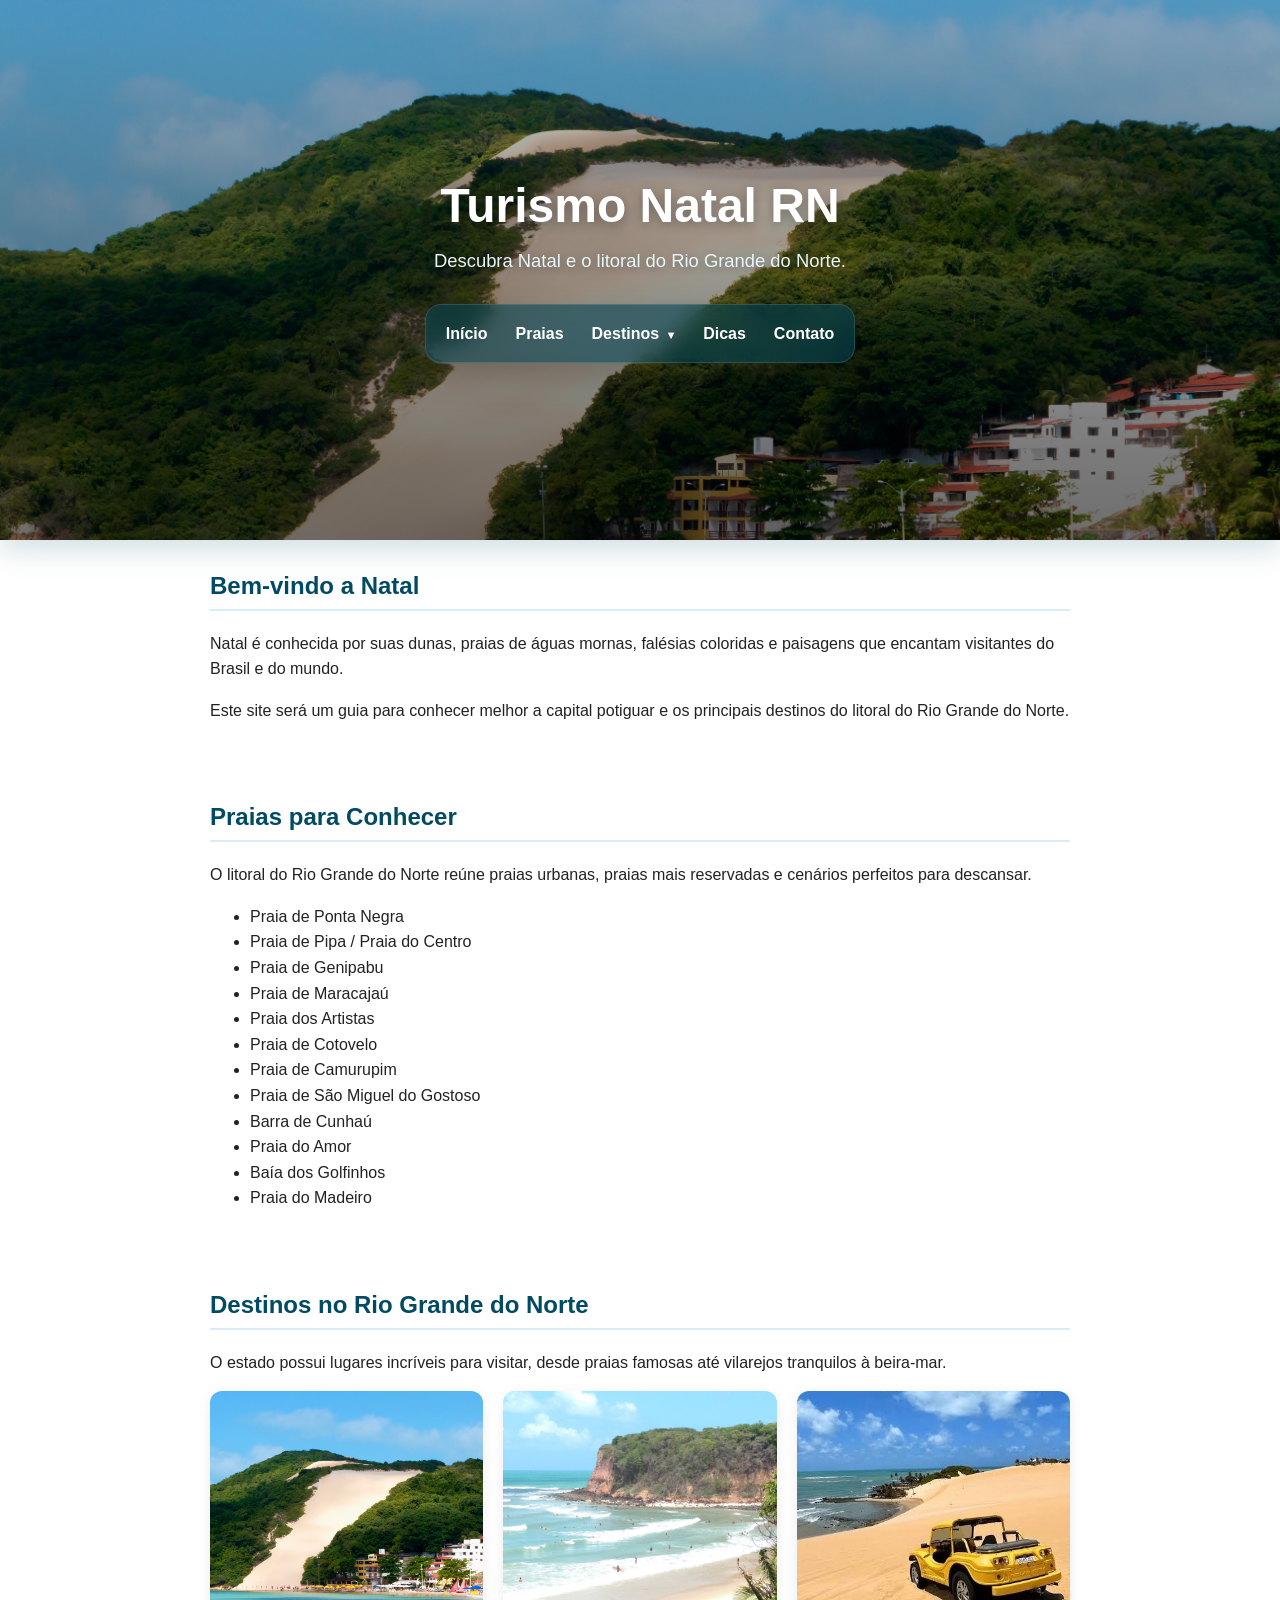
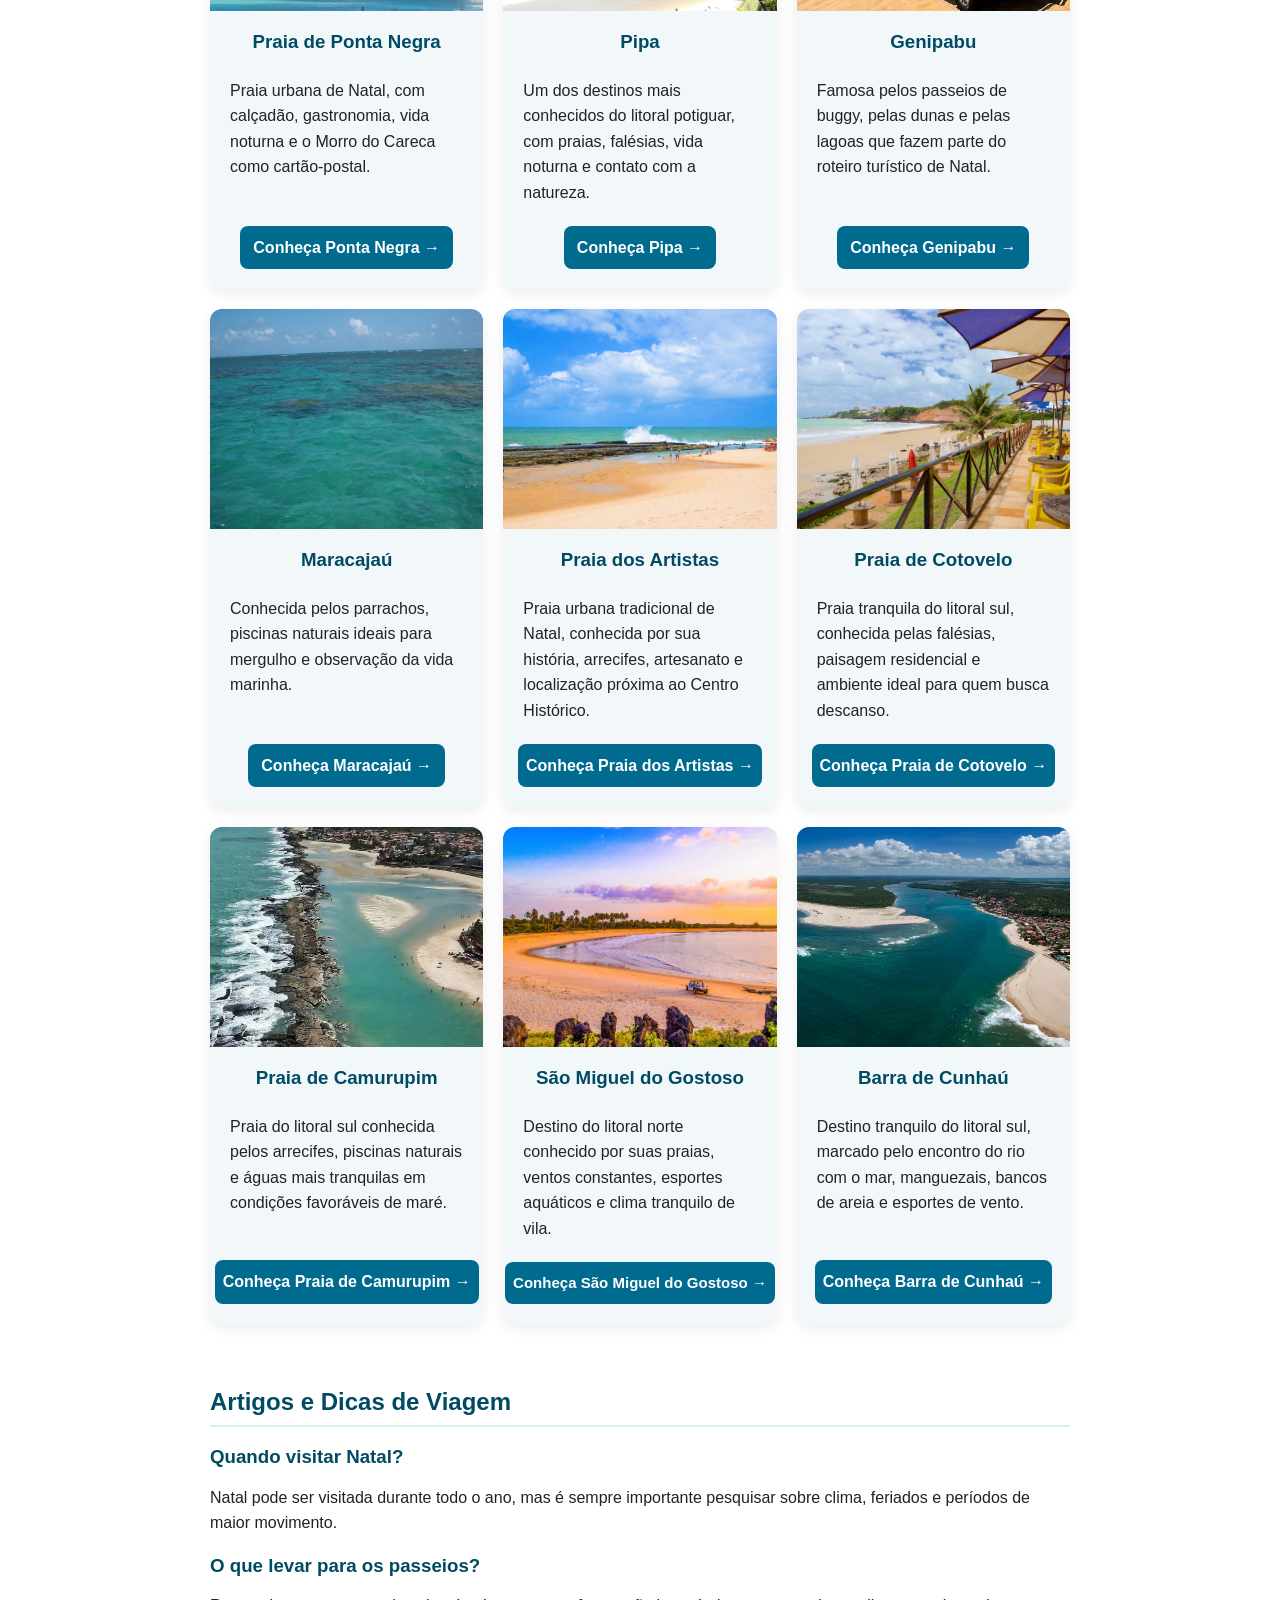
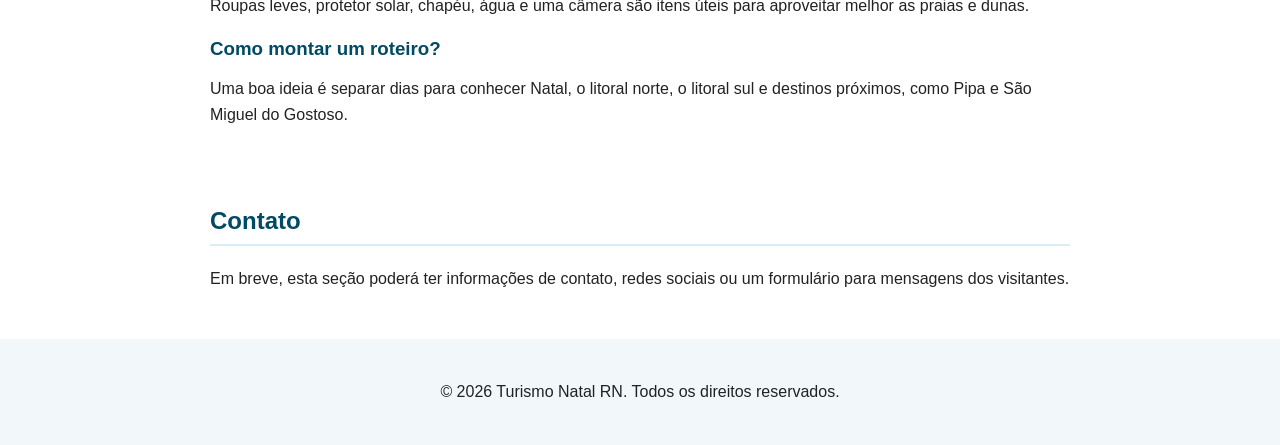
==== commit 360ff714: "Atualiza destinos e visual do site" ====
--- a/index.html
+++ b/index.html
@@ -28,27 +28,15 @@
                         </div>
 
                         <ul class="submenu-destinos" id="submenu-destinos">
-                            <li>
-                                <span class="submenu-em-breve">Praia de Ponta Negra <span>Em breve</span></span>
-                            </li>
+                            <li><a href="destinos/ponta-negra.html">Praia de Ponta Negra</a></li>
                             <li><a href="destinos/pipa.html">Praia de Pipa</a></li>
                             <li><a href="destinos/genipabu.html">Praia de Genipabu</a></li>
                             <li><a href="destinos/maracajau.html">Praia de Maracajaú</a></li>
-                            <li>
-                                <span class="submenu-em-breve">Praia dos Artistas <span>Em breve</span></span>
-                            </li>
-                            <li>
-                                <span class="submenu-em-breve">Praia de Cotovelo <span>Em breve</span></span>
-                            </li>
-                            <li>
-                                <span class="submenu-em-breve">Praia de Camurupim <span>Em breve</span></span>
-                            </li>
-                            <li>
-                                <span class="submenu-em-breve">Praia de São Miguel do Gostoso <span>Em breve</span></span>
-                            </li>
-                            <li>
-                                <span class="submenu-em-breve">Barra de Cunhaú <span>Em breve</span></span>
-                            </li>
+                            <li><a href="destinos/praia-dos-artistas.html">Praia dos Artistas</a></li>
+                            <li><a href="destinos/cotovelo.html">Praia de Cotovelo</a></li>
+                            <li><a href="destinos/camurupim.html">Praia de Camurupim</a></li>
+                            <li><a href="destinos/sao-miguel-do-gostoso.html">São Miguel do Gostoso</a></li>
+                            <li><a href="destinos/barra-de-cunhau.html">Barra de Cunhaú</a></li>
                         </ul>
                     </li>
                     <li><a href="#dicas">Dicas</a></li>
@@ -107,14 +95,17 @@
                 </p>
 
                 <div class="destinos-grid">
-                    <article class="destino destino-em-breve">
-                        <div class="destino-placeholder">
-                            <span>Conteúdo em breve</span>
-                        </div>
-                        <h3>Praia de Ponta Negra</h3>
-                        <p>Conteúdo em breve.</p>
-                        <span class="destino-status">Em breve</span>
-                    </article>
+                    <a class="destino-link" href="destinos/ponta-negra.html">
+                        <article class="destino">
+                            <img src="imagens/Morro_do_Careca2.jpg" alt="Morro do Careca em Ponta Negra">
+                            <h3>Praia de Ponta Negra</h3>
+                            <p>
+                                Praia urbana de Natal, com calçadão, gastronomia,
+                                vida noturna e o Morro do Careca como cartão-postal.
+                            </p>
+                            <span class="destino-cta">Conheça Ponta Negra →</span>
+                        </article>
+                    </a>
 
                     <a class="destino-link" href="destinos/pipa.html">
                         <article class="destino">
@@ -152,50 +143,66 @@
                         </article>
                     </a>
 
-                    <article class="destino destino-em-breve">
-                        <div class="destino-placeholder">
-                            <span>Conteúdo em breve</span>
-                        </div>
-                        <h3>Praia dos Artistas</h3>
-                        <p>Conteúdo em breve.</p>
-                        <span class="destino-status">Em breve</span>
-                    </article>
-
-                    <article class="destino destino-em-breve">
-                        <div class="destino-placeholder">
-                            <span>Conteúdo em breve</span>
-                        </div>
-                        <h3>Praia de Cotovelo</h3>
-                        <p>Conteúdo em breve.</p>
-                        <span class="destino-status">Em breve</span>
-                    </article>
-
-                    <article class="destino destino-em-breve">
-                        <div class="destino-placeholder">
-                            <span>Conteúdo em breve</span>
-                        </div>
-                        <h3>Praia de Camurupim</h3>
-                        <p>Conteúdo em breve.</p>
-                        <span class="destino-status">Em breve</span>
-                    </article>
-
-                    <article class="destino destino-em-breve">
-                        <div class="destino-placeholder">
-                            <span>Conteúdo em breve</span>
-                        </div>
-                        <h3>Praia de São Miguel do Gostoso</h3>
-                        <p>Conteúdo em breve.</p>
-                        <span class="destino-status">Em breve</span>
-                    </article>
-
-                    <article class="destino destino-em-breve">
-                        <div class="destino-placeholder">
-                            <span>Conteúdo em breve</span>
-                        </div>
-                        <h3>Barra de Cunhaú</h3>
-                        <p>Conteúdo em breve.</p>
-                        <span class="destino-status">Em breve</span>
-                    </article>
+                    <a class="destino-link" href="destinos/praia-dos-artistas.html">
+                        <article class="destino">
+                            <img src="imagens/Praia dos Artistas.png" alt="Praia dos Artistas em Natal">
+                            <h3>Praia dos Artistas</h3>
+                            <p>
+                                Praia urbana tradicional de Natal, conhecida por sua
+                                história, arrecifes, artesanato e localização próxima
+                                ao Centro Histórico.
+                            </p>
+                            <span class="destino-cta destino-cta-artistas">Conheça Praia dos Artistas →</span>
+                        </article>
+                    </a>
+
+                    <a class="destino-link" href="destinos/cotovelo.html">
+                        <article class="destino">
+                            <img src="imagens/praia de Cotovelo.jpg" alt="Praia de Cotovelo">
+                            <h3>Praia de Cotovelo</h3>
+                            <p>
+                                Praia tranquila do litoral sul, conhecida pelas falésias,
+                                paisagem residencial e ambiente ideal para quem busca descanso.
+                            </p>
+                            <span class="destino-cta destino-cta-longo">Conheça Praia de Cotovelo →</span>
+                        </article>
+                    </a>
+
+                    <a class="destino-link" href="destinos/camurupim.html">
+                        <article class="destino">
+                            <img src="imagens/Praia de Camurupim.jpg" alt="Praia de Camurupim">
+                            <h3>Praia de Camurupim</h3>
+                            <p>
+                                Praia do litoral sul conhecida pelos arrecifes,
+                                piscinas naturais e águas mais tranquilas em condições favoráveis de maré.
+                            </p>
+                            <span class="destino-cta destino-cta-longo">Conheça Praia de Camurupim →</span>
+                        </article>
+                    </a>
+
+                    <a class="destino-link" href="destinos/sao-miguel-do-gostoso.html">
+                        <article class="destino">
+                            <img src="imagens/São Miguel do Gostoso.jpg" alt="São Miguel do Gostoso">
+                            <h3>São Miguel do Gostoso</h3>
+                            <p>
+                                Destino do litoral norte conhecido por suas praias,
+                                ventos constantes, esportes aquáticos e clima tranquilo de vila.
+                            </p>
+                            <span class="destino-cta destino-cta-longo destino-cta-extra-longo">Conheça São Miguel do Gostoso →</span>
+                        </article>
+                    </a>
+
+                    <a class="destino-link" href="destinos/barra-de-cunhau.html">
+                        <article class="destino">
+                            <img src="imagens/Barra do Cunhau.jpg" alt="Barra de Cunhaú">
+                            <h3>Barra de Cunhaú</h3>
+                            <p>
+                                Destino tranquilo do litoral sul, marcado pelo encontro do rio com o mar,
+                                manguezais, bancos de areia e esportes de vento.
+                            </p>
+                            <span class="destino-cta destino-cta-longo">Conheça Barra de Cunhaú →</span>
+                        </article>
+                    </a>
                 </div>
             </section>
 
--- a/style.css
+++ b/style.css
@@ -92,15 +92,30 @@
 .home-header h1 {
   margin: 0 0 12px;
   font-size: 3rem;
+  font-weight: 800;
+  text-shadow: 0 3px 12px rgba(0, 0, 0, 0.32);
 }
 
 .home-header p {
   margin: 0;
+  color: #eaf6f8;
   font-size: 1.15rem;
+  font-weight: 500;
+  text-shadow: 0 2px 8px rgba(0, 0, 0, 0.28);
 }
 
 .home-header nav {
   position: relative;
+  width: fit-content;
+  max-width: calc(100vw - 32px);
+  margin-top: 28px;
+  padding: 8px;
+  background: rgba(5, 67, 82, 0.6);
+  border: 1px solid rgba(255, 255, 255, 0.12);
+  border-radius: 16px;
+  box-shadow: 0 12px 32px rgba(0, 0, 0, 0.18);
+  backdrop-filter: blur(10px);
+  -webkit-backdrop-filter: blur(10px);
 }
 
 .home-header .menu-principal {
@@ -108,24 +123,43 @@
   flex-wrap: wrap;
   align-items: center;
   justify-content: center;
-  gap: 12px 22px;
+  gap: 4px;
+  margin: 0;
 }
 
 .home-header .menu-principal > li {
   margin: 0;
 }
 
-.home-header nav a,
+.home-header .menu-principal > li > a,
+.nav-dropdown-topo > a,
 .nav-dropdown-toggle {
   color: #ffffff;
   font-weight: bold;
-  text-shadow: 0 1px 3px rgba(0, 0, 0, 0.35);
-}
-
-.home-header nav a:hover,
-.nav-dropdown-toggle:hover {
-  color: #d7eef5;
   text-decoration: none;
+  text-shadow: none;
+  transition: background-color 0.2s ease, color 0.2s ease, transform 0.2s ease;
+}
+
+.home-header .menu-principal > li > a,
+.nav-dropdown-topo > a {
+  display: inline-flex;
+  align-items: center;
+  min-height: 38px;
+  padding: 8px 12px;
+  border-radius: 10px;
+}
+
+.home-header .menu-principal > li > a:hover,
+.home-header .menu-principal > li > a:focus-visible,
+.nav-dropdown-topo > a:hover,
+.nav-dropdown-topo > a:focus-visible,
+.nav-dropdown-toggle:hover,
+.nav-dropdown-toggle:focus-visible {
+  color: #ffffff;
+  background: rgba(255, 255, 255, 0.1);
+  text-decoration: none;
+  outline: none;
 }
 
 .nav-dropdown {
@@ -145,37 +179,69 @@
   display: flex;
   align-items: center;
   justify-content: center;
-  gap: 2px;
+  gap: 0;
+  border-radius: 10px;
+  transition: background-color 0.2s ease;
+}
+
+.nav-dropdown-topo:hover,
+.nav-dropdown-topo:focus-within {
+  background: rgba(255, 255, 255, 0.1);
 }
 
 .nav-dropdown-toggle {
-  min-width: 34px;
-  min-height: 34px;
-  padding: 4px;
+  min-width: 22px;
+  min-height: 38px;
+  padding: 8px 10px 8px 0;
+  border-radius: 10px;
   border: 0;
   background: transparent;
   cursor: pointer;
   font: inherit;
 }
 
+.nav-dropdown-toggle span[aria-hidden="true"] {
+  display: inline-block;
+  font-size: 0.7rem;
+  line-height: 1;
+  transition: transform 0.2s ease;
+}
+
+.nav-dropdown-topo > a {
+  padding-right: 6px;
+}
+
+.nav-dropdown-topo > a:hover,
+.nav-dropdown-topo > a:focus-visible,
+.nav-dropdown-toggle:hover,
+.nav-dropdown-toggle:focus-visible {
+  background: transparent;
+}
+
+.nav-dropdown:hover .nav-dropdown-toggle span[aria-hidden="true"],
+.nav-dropdown:focus-within .nav-dropdown-toggle span[aria-hidden="true"],
+.nav-dropdown.is-open .nav-dropdown-toggle span[aria-hidden="true"] {
+  transform: rotate(180deg);
+}
+
 .submenu-destinos {
   position: absolute;
-  top: calc(100% + 8px);
-  left: 50%;
+  top: calc(100% + 10px);
+  left: 0;
   z-index: 10;
-  width: min(330px, calc(100vw - 32px));
-  padding: 10px;
+  width: min(320px, calc(100vw - 32px));
+  padding: 8px;
   margin: 0;
   list-style: none;
   text-align: left;
-  background-color: #ffffff;
-  border: 1px solid #d7eef5;
-  border-radius: 10px;
-  box-shadow: 0 12px 28px rgba(0, 75, 99, 0.18);
+  background-color: #f9fcfd;
+  border: 1px solid rgba(7, 86, 107, 0.15);
+  border-radius: 14px;
+  box-shadow: 0 18px 40px rgba(0, 0, 0, 0.18);
   opacity: 0;
   visibility: hidden;
   pointer-events: none;
-  transform: translateX(-50%) translateY(-6px);
+  transform: translateY(-6px);
   transition: opacity 0.18s ease, transform 0.18s ease, visibility 0.18s ease;
 }
 
@@ -185,7 +251,7 @@
   opacity: 1;
   visibility: visible;
   pointer-events: auto;
-  transform: translateX(-50%) translateY(0);
+  transform: translateY(0);
 }
 
 .submenu-destinos li {
@@ -195,26 +261,45 @@
 
 .submenu-destinos a,
 .submenu-em-breve {
+  position: relative;
   display: flex;
-  flex-wrap: wrap;
   align-items: center;
   justify-content: space-between;
   gap: 12px;
-  min-height: 42px;
-  padding: 9px 10px;
-  border-radius: 8px;
-  color: #004b63;
+  min-height: 38px;
+  padding: 8px 34px 8px 10px;
+  border-radius: 9px;
+  color: #07566b;
   font-size: 0.95rem;
   font-weight: bold;
   text-decoration: none;
   text-shadow: none;
+  transition: background-color 0.18s ease, color 0.18s ease;
+}
+
+.submenu-destinos a::after {
+  content: "→";
+  position: absolute;
+  top: 50%;
+  right: 12px;
+  color: #07566b;
+  opacity: 0;
+  transform: translate(6px, -50%);
+  transition: opacity 0.18s ease, transform 0.18s ease;
 }
 
 .submenu-destinos a:hover,
-.submenu-destinos a:focus {
-  background-color: #e0f3f8;
+.submenu-destinos a:focus-visible {
+  background-color: #e7f4f7;
   color: #004b63;
+  text-decoration: none;
   outline: none;
+}
+
+.submenu-destinos a:hover::after,
+.submenu-destinos a:focus-visible::after {
+  opacity: 1;
+  transform: translate(0, -50%);
 }
 
 .submenu-em-breve {
@@ -310,6 +395,7 @@
 
 .destino h3 {
   margin-top: 20px;
+  text-align: center;
 }
 
 .destino p {
@@ -339,19 +425,37 @@
   text-align: center;
 }
 
-.destino-cta,
+.destino-cta {
+  display: inline-block;
+  align-self: center;
+  width: fit-content;
+  max-width: calc(100% - 40px);
+  margin: auto auto 20px;
+  padding: 9px 13px;
+  border-radius: 8px;
+  background-color: #006b8f;
+  color: #ffffff;
+  font-weight: bold;
+  white-space: nowrap;
+}
+
 .destino-status {
   display: inline-block;
   align-self: flex-start;
   margin: auto 20px 20px;
 }
 
-.destino-cta {
-  padding: 9px 13px;
-  border-radius: 8px;
-  background-color: #006b8f;
-  color: #ffffff;
-  font-weight: bold;
+.destino-cta-artistas,
+.destino-cta-longo {
+  max-width: 100%;
+  padding-right: 8px;
+  padding-left: 8px;
+}
+
+.destino-cta-extra-longo {
+  padding-right: 8px;
+  padding-left: 8px;
+  font-size: 0.94rem;
 }
 
 .imagem-destino {
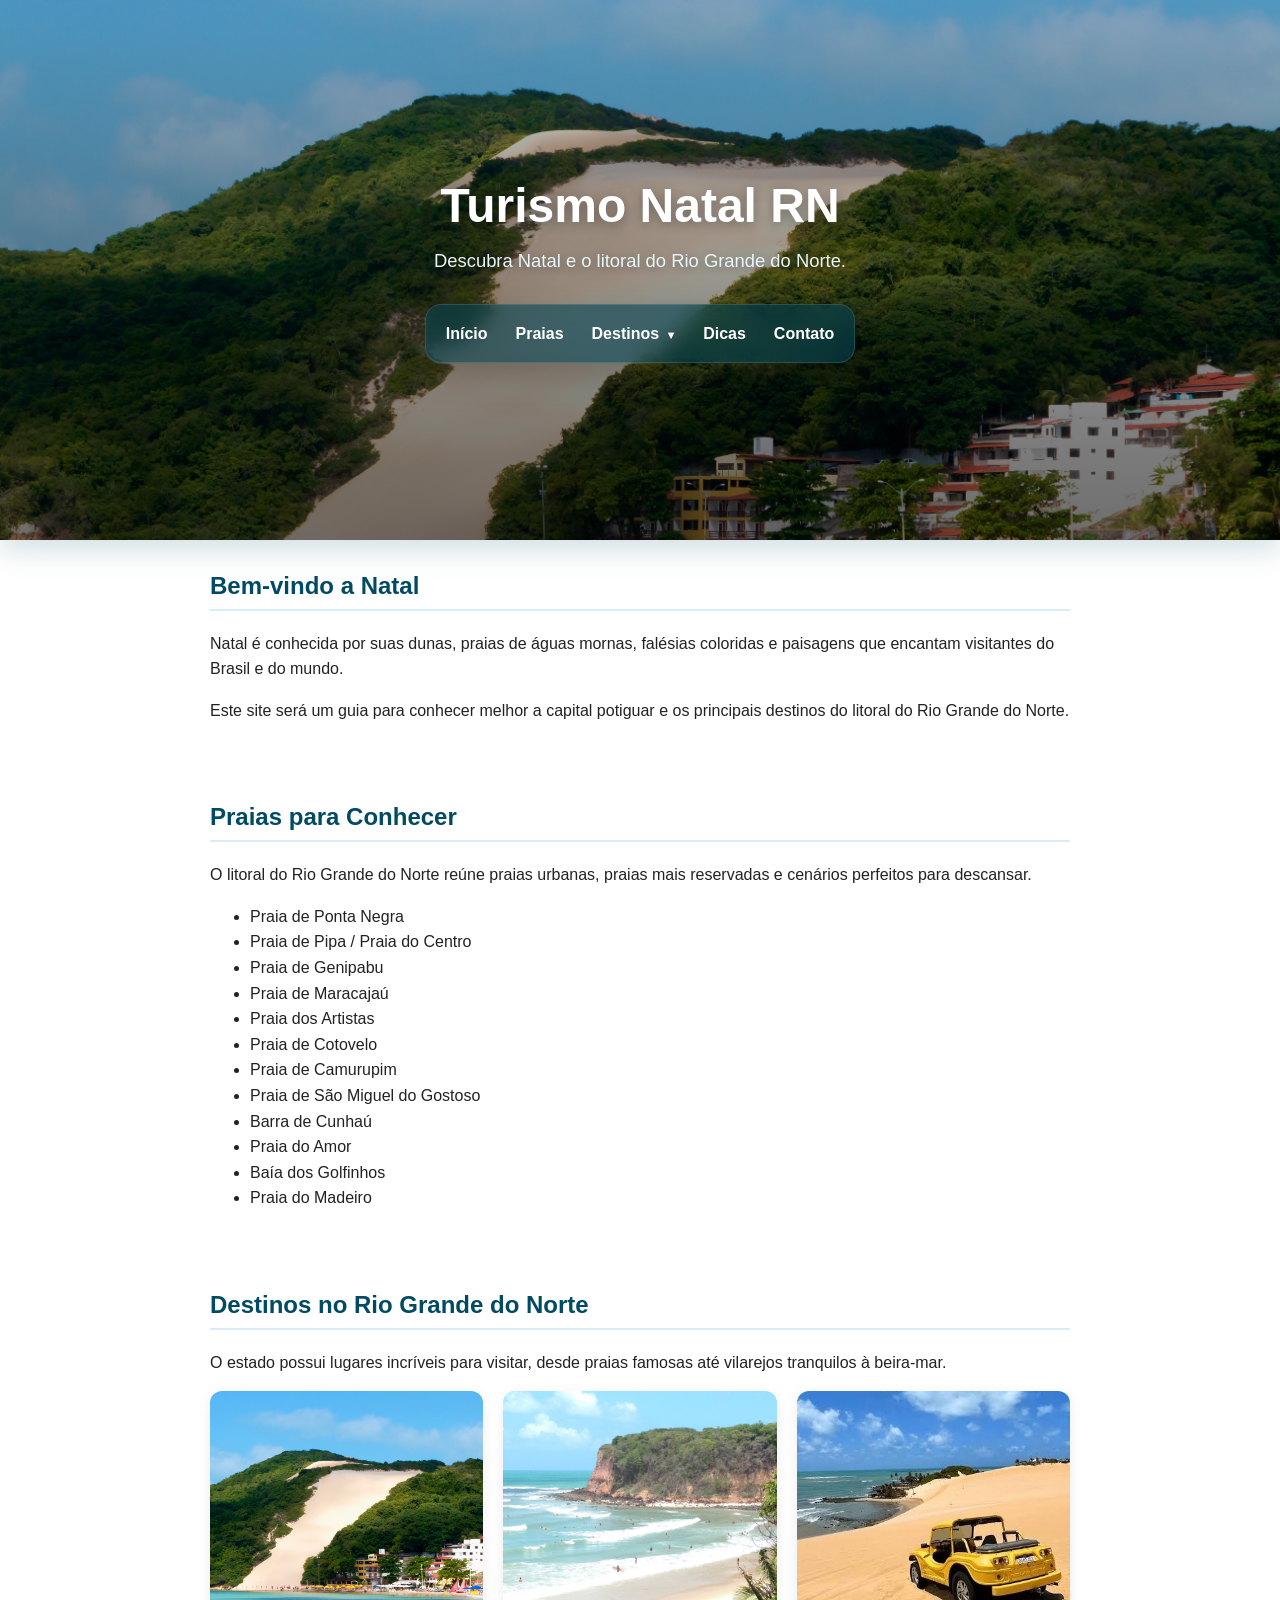
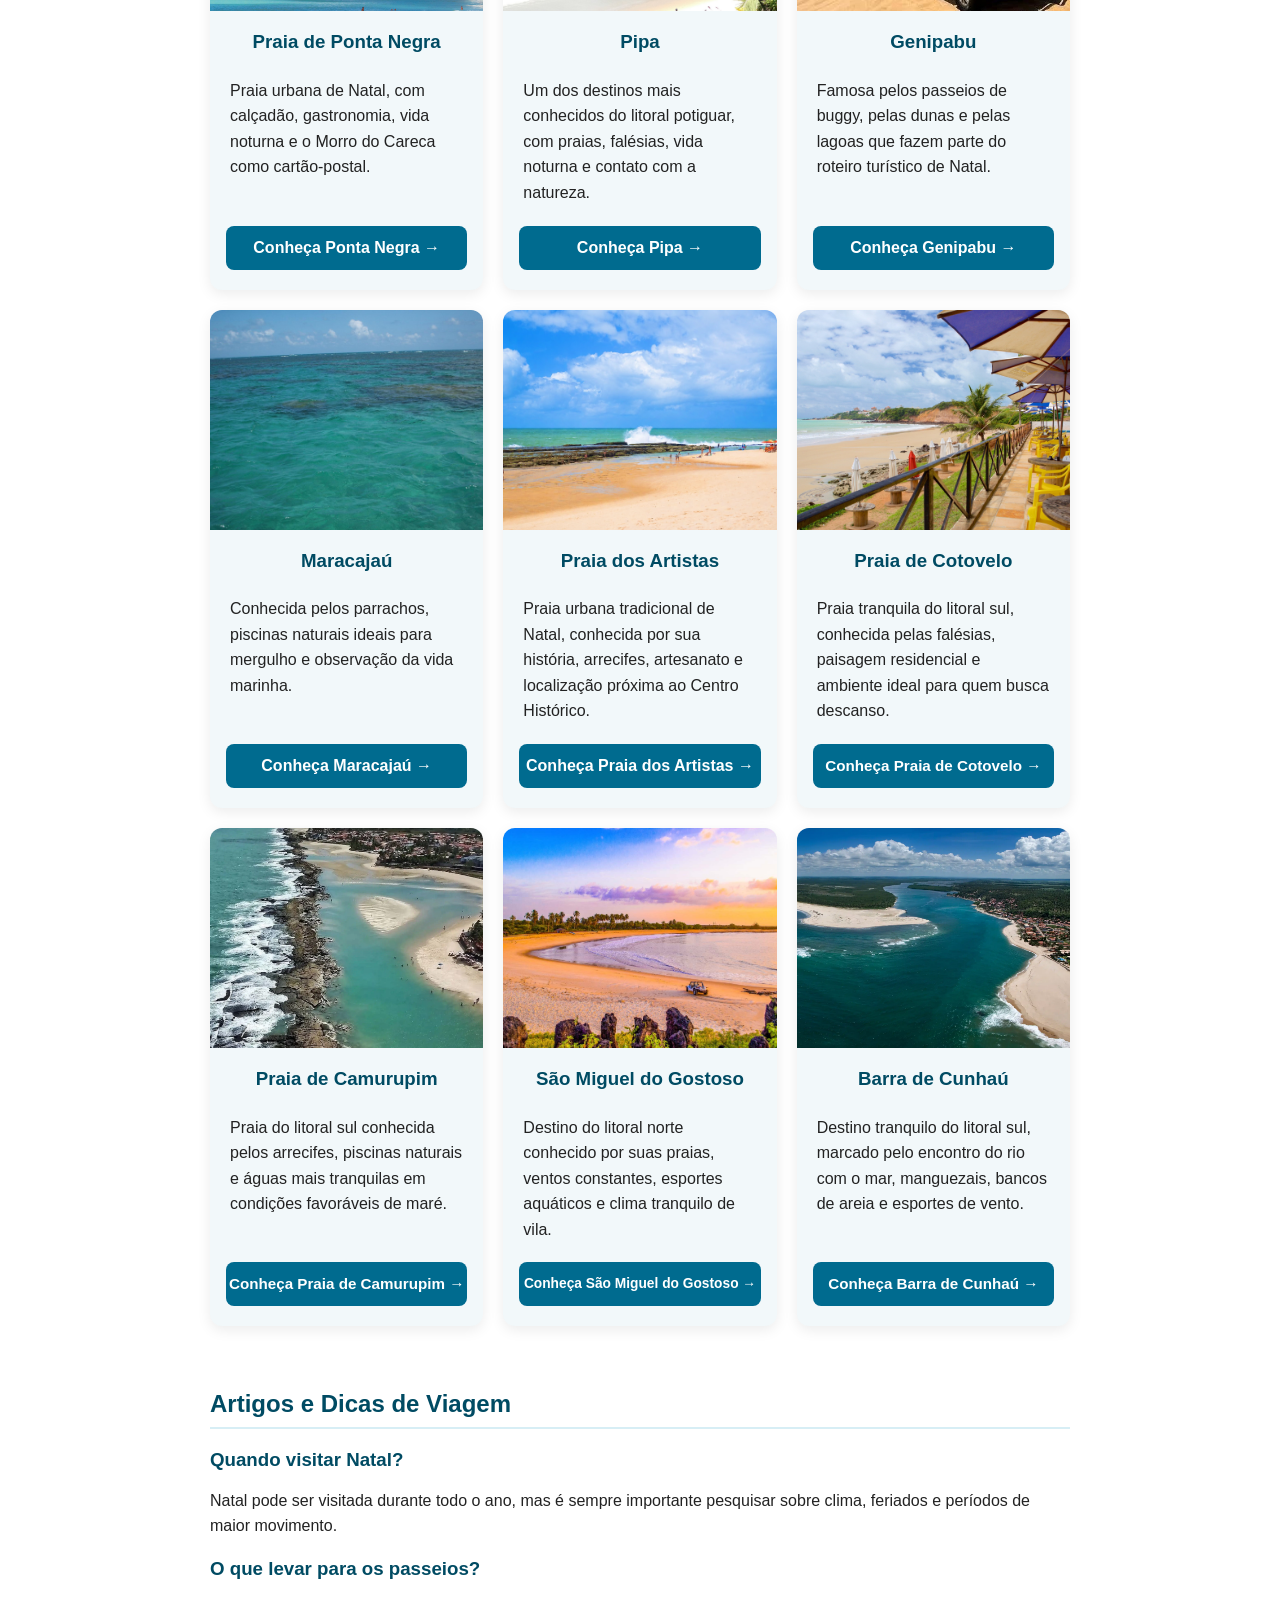
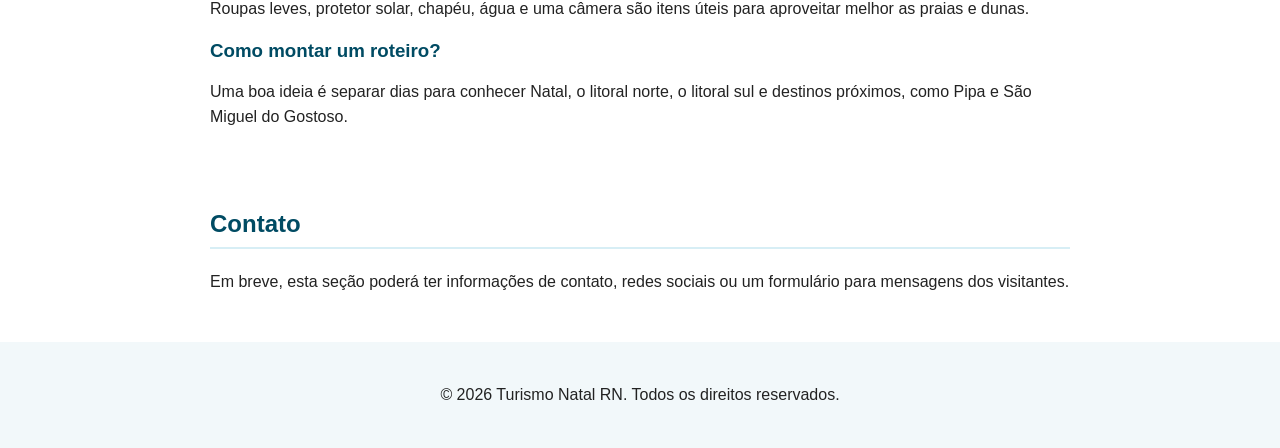
==== commit 9199b56d: "Corrige cache e padroniza cards" ====
--- a/index.html
+++ b/index.html
@@ -3,7 +3,7 @@
     <head>
         <meta charset="UTF-8">
         <meta name="viewport" content="width=device-width, initial-scale=1.0">
-        <link rel="stylesheet" href="style.css">
+        <link rel="stylesheet" href="style.css?v=20261007-1">
         <script src="script.js" defer></script>
         <title>Turismo Natal RN - Guia de Viagem</title>
     </head>
--- a/style.css
+++ b/style.css
@@ -426,16 +426,20 @@
 }
 
 .destino-cta {
-  display: inline-block;
+  display: flex;
+  align-items: center;
+  justify-content: center;
   align-self: center;
-  width: fit-content;
-  max-width: calc(100% - 40px);
+  width: calc(100% - 32px);
+  max-width: 260px;
+  min-height: 44px;
   margin: auto auto 20px;
-  padding: 9px 13px;
+  padding: 9px 10px;
   border-radius: 8px;
   background-color: #006b8f;
   color: #ffffff;
   font-weight: bold;
+  text-align: center;
   white-space: nowrap;
 }
 
@@ -445,17 +449,12 @@
   margin: auto 20px 20px;
 }
 
-.destino-cta-artistas,
 .destino-cta-longo {
-  max-width: 100%;
-  padding-right: 8px;
-  padding-left: 8px;
+  font-size: 0.95rem;
 }
 
 .destino-cta-extra-longo {
-  padding-right: 8px;
-  padding-left: 8px;
-  font-size: 0.94rem;
+  font-size: 0.86rem;
 }
 
 .imagem-destino {
